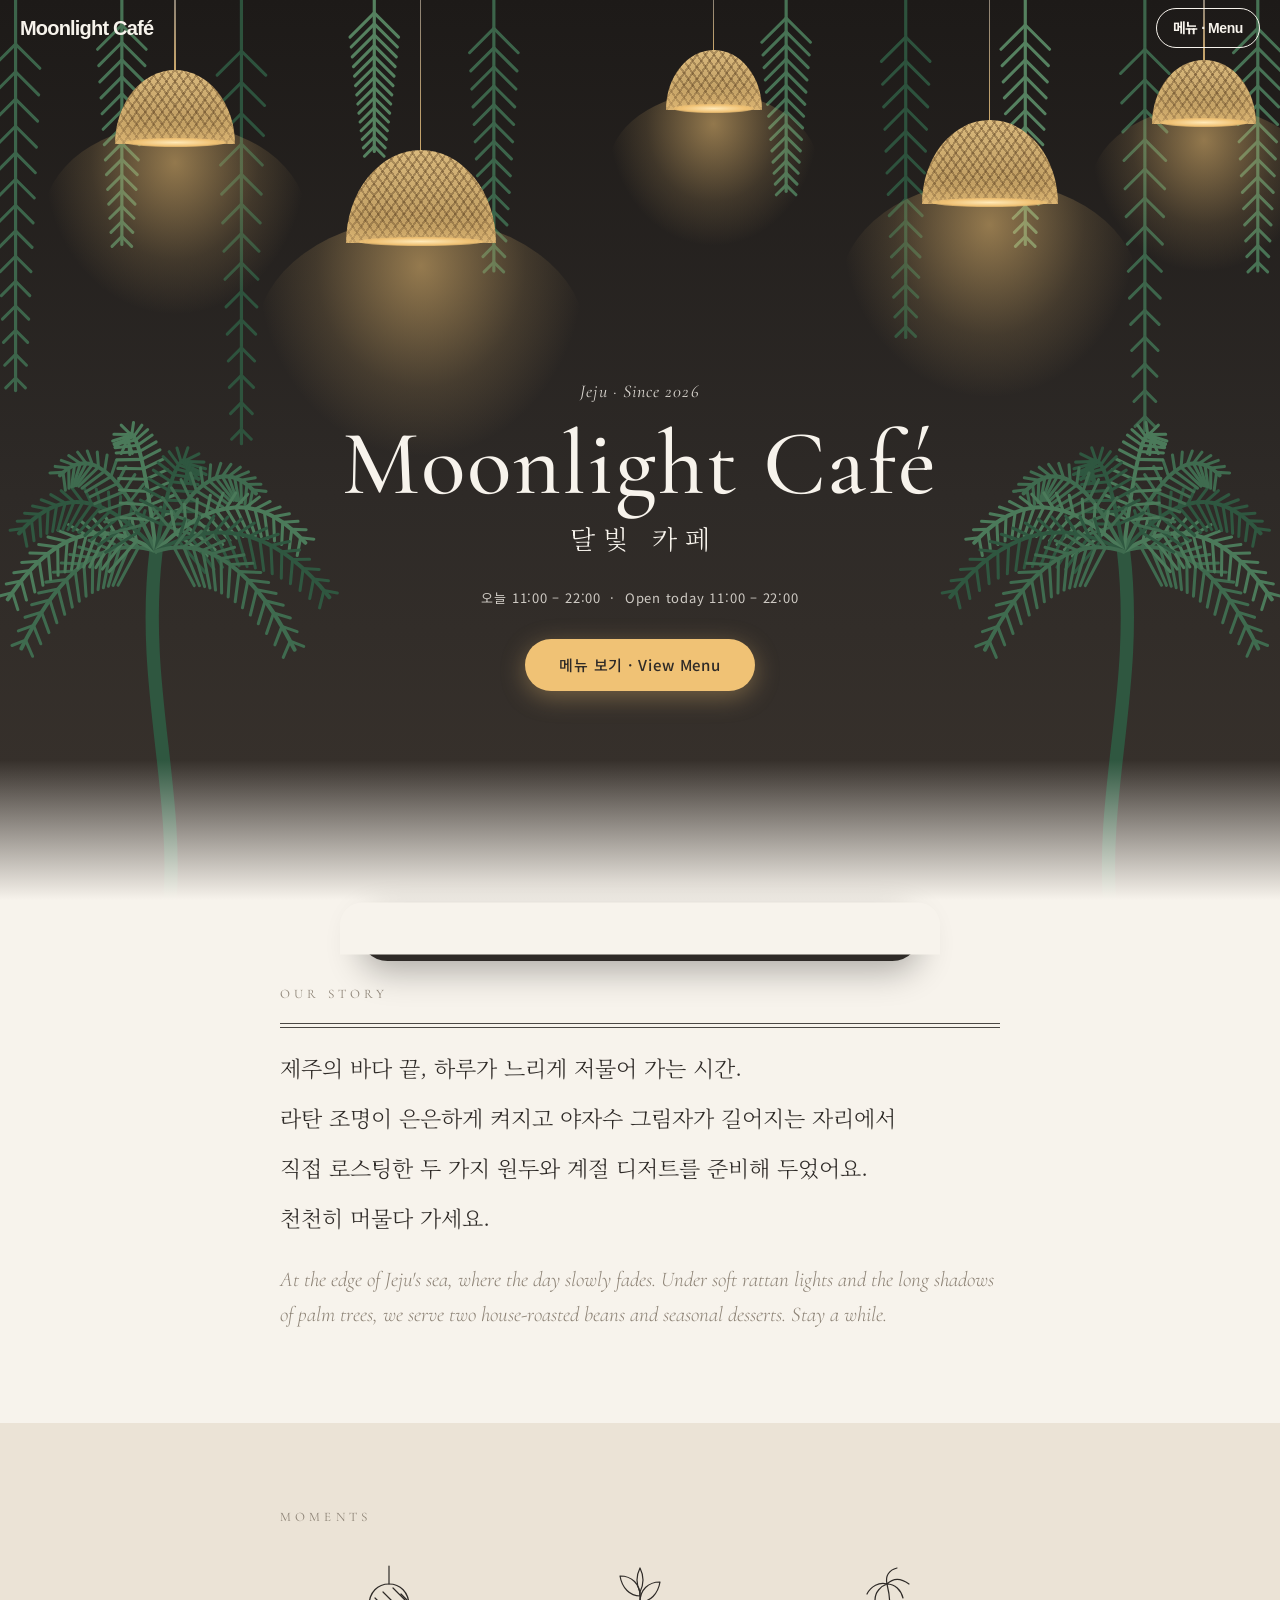
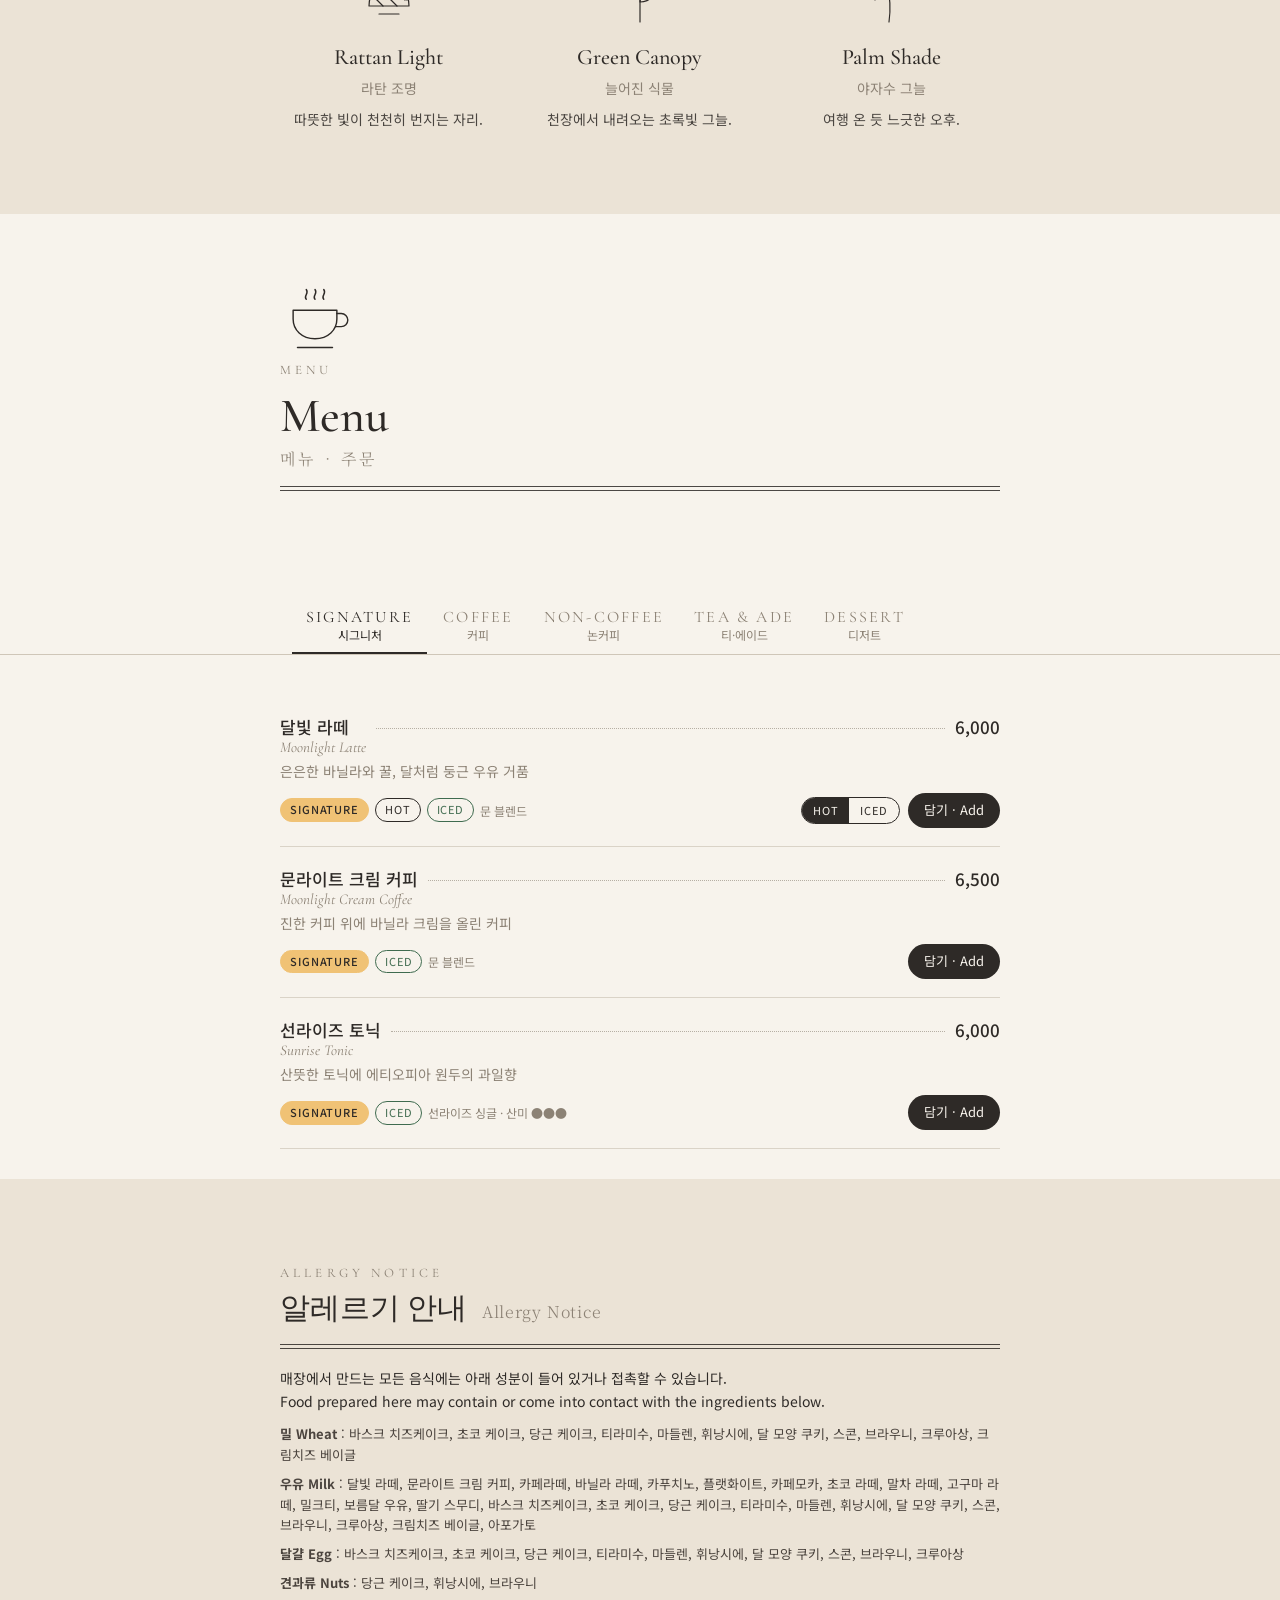
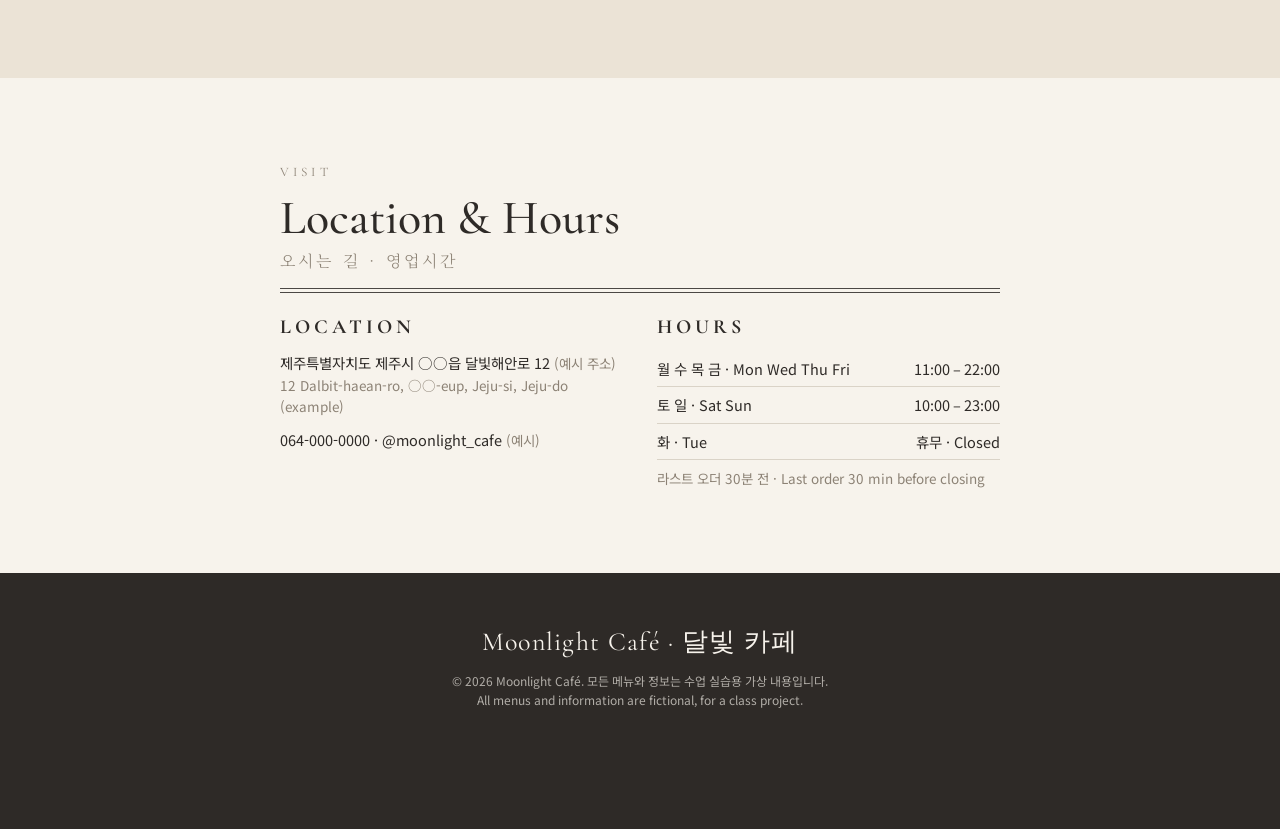
==== cafe/index.html @ 922cfcad "달빛 카페(Moonlight Café) 사이트 추가 cafe/ 폴더에 라탄 조명과 야자수 분위기의 메뉴판 사이트를 추가 - 히어로, 스토리, 분위기 장면, 메뉴 탭 5개(36개 메" ====
<!DOCTYPE html>
<html lang="ko">
<head>
<meta charset="utf-8">
<meta name="viewport" content="width=device-width, initial-scale=1">
<title>Moonlight Café · 달빛 카페</title>
<link rel="preconnect" href="https://fonts.googleapis.com">
<link rel="preconnect" href="https://fonts.gstatic.com" crossorigin>
<link href="https://fonts.googleapis.com/css2?family=Cormorant+Garamond:ital,wght@0,400;0,500;0,600;1,400&family=Noto+Sans+KR:wght@300;400;500;700&family=Noto+Serif+KR:wght@300;400;600&display=swap" rel="stylesheet">
<link rel="stylesheet" href="style.css">
</head>
<body>
<script>document.documentElement.classList.add('js')</script>

<header class="header" id="header">
  <div class="brand">Moonlight Café</div>
  <button class="menu-btn" data-go="menu">메뉴 · Menu</button>
</header>

<!-- ================= HERO ================= -->
<div class="hero" id="top">
  <svg class="plants" id="plants" viewBox="0 0 1000 420" preserveAspectRatio="xMidYMin slice" aria-hidden="true"></svg>
  <svg class="palm left" id="palmL" viewBox="0 0 300 420" preserveAspectRatio="xMinYMax meet" aria-hidden="true"></svg>
  <svg class="palm right" id="palmR" viewBox="0 0 300 420" preserveAspectRatio="xMinYMax meet" aria-hidden="true"></svg>

  <div class="lamp" style="--x:9%;--cord:70px;--w:clamp(64px,15vw,120px);--dur:6.5s;--delay:-1s"><div class="cord"></div><div class="shade"></div><div class="glow"></div></div>
  <div class="lamp" style="--x:27%;--cord:150px;--w:clamp(80px,19vw,150px);--dur:7.5s;--delay:-3s"><div class="cord"></div><div class="shade"></div><div class="glow"></div></div>
  <div class="lamp" style="--x:52%;--cord:50px;--w:clamp(56px,12vw,96px);--dur:6s;--delay:-2s"><div class="cord"></div><div class="shade"></div><div class="glow"></div></div>
  <div class="lamp" style="--x:72%;--cord:120px;--w:clamp(76px,17vw,136px);--dur:8s;--delay:-4s"><div class="cord"></div><div class="shade"></div><div class="glow"></div></div>
  <div class="lamp" style="--x:90%;--cord:60px;--w:clamp(60px,13vw,104px);--dur:7s;--delay:-.5s"><div class="cord"></div><div class="shade"></div><div class="glow"></div></div>

  <div class="hero-content">
    <div class="eyebrow">Jeju · Since 2026</div>
    <h1>Moonlight Café</h1>
    <div class="ko-name">달빛 카페</div>
    <div class="hours">오늘 11:00 – 22:00 &nbsp;·&nbsp; Open today 11:00 – 22:00</div>
    <button class="cta" data-go="menu">메뉴 보기 · View Menu</button>
  </div>
</div>

<!-- ================= STORY ================= -->
<section class="story">
  <div class="wrap reveal">
    <div class="kicker">Our Story</div>
    <hr class="double-rule">
    <p>제주의 바다 끝, 하루가 느리게 저물어 가는 시간.</p>
    <p>라탄 조명이 은은하게 켜지고 야자수 그림자가 길어지는 자리에서</p>
    <p>직접 로스팅한 두 가지 원두와 계절 디저트를 준비해 두었어요.</p>
    <p>천천히 머물다 가세요.</p>
    <p class="en">At the edge of Jeju's sea, where the day slowly fades. Under soft rattan lights and the long shadows of palm trees, we serve two house-roasted beans and seasonal desserts. Stay a while.</p>
  </div>
</section>

<!-- ================= MOMENTS ================= -->
<section class="moments">
  <div class="wrap">
    <div class="kicker reveal">Moments</div>
    <div class="moment-grid">
      <div class="moment reveal">
        <svg viewBox="0 0 64 64"><path d="M32 4v18"/><path d="M12 44c0-14 9-22 20-22s20 8 20 22z"/><path d="M18 36l8 8M26 30l14 14M36 26l12 12M44 32l6 6"/><path d="M22 52h20"/></svg>
        <h3>Rattan Light</h3><div class="ko">라탄 조명</div>
        <p>따뜻한 빛이 천천히 번지는 자리.</p>
      </div>
      <div class="moment reveal">
        <svg viewBox="0 0 64 64"><path d="M32 60V30"/><path d="M32 34C22 34 14 26 12 14c12 0 20 8 20 20z"/><path d="M32 40C42 40 50 32 52 20c-12 0-20 8-20 20z"/><path d="M32 30C28 22 28 14 32 6c4 8 4 16 0 24z"/></svg>
        <h3>Green Canopy</h3><div class="ko">늘어진 식물</div>
        <p>천장에서 내려오는 초록빛 그늘.</p>
      </div>
      <div class="moment reveal">
        <svg viewBox="0 0 64 64"><path d="M30 60c2-14 1-26-2-38"/><path d="M28 22c-8-2-16 2-20 10M28 22c-2-8 2-14 10-16M28 22c6-6 14-6 22 0M28 22c8 0 14 6 16 14M28 22c-6 2-12 8-12 16"/></svg>
        <h3>Palm Shade</h3><div class="ko">야자수 그늘</div>
        <p>여행 온 듯 느긋한 오후.</p>
      </div>
    </div>
  </div>
</section>

<!-- ================= MENU ================= -->
<section class="menu-sec" id="menu">
  <div class="wrap">
    <svg class="logo-cup" viewBox="0 0 64 64" aria-hidden="true"><path d="M24 14c-3-3 3-5 0-9M32 14c-3-3 3-5 0-9M40 14c-3-3 3-5 0-9"/><path d="M12 24h40v8c0 10-8 18-20 18S12 42 12 32z"/><path d="M52 27h4a5 5 0 0 1 0 12h-5"/><path d="M16 58h32"/></svg>
    <div class="kicker">Menu</div>
    <h2 class="h2">Menu <small>메뉴 · 주문</small></h2>
    <hr class="double-rule">
  </div>
</section>
<nav class="tabs" id="tabs"><div class="wrap" id="tabWrap"></div></nav>
<div class="menu-body"><div class="wrap" id="menuList"></div></div>

<!-- ================= ALLERGY ================= -->
<section class="allergy">
  <div class="wrap reveal">
    <div class="kicker">Allergy Notice</div>
    <h2 class="h2" style="font-size:30px">알레르기 안내 <small style="display:inline;margin-left:8px;letter-spacing:.04em">Allergy Notice</small></h2>
    <hr class="double-rule">
    <p>매장에서 만드는 모든 음식에는 아래 성분이 들어 있거나 접촉할 수 있습니다.<br>Food prepared here may contain or come into contact with the ingredients below.</p>
    <dl id="allergyList"></dl>
  </div>
</section>

<!-- ================= INFO ================= -->
<section>
  <div class="wrap reveal">
    <div class="kicker">Visit</div>
    <h2 class="h2">Location & Hours <small>오시는 길 · 영업시간</small></h2>
    <hr class="double-rule">
    <div class="info-grid">
      <div class="info">
        <h3>Location</h3>
        <p>제주특별자치도 제주시 ○○읍 달빛해안로 12 <span class="en">(예시 주소)</span></p>
        <p class="en">12 Dalbit-haean-ro, ○○-eup, Jeju-si, Jeju-do (example)</p>
        <p style="margin-top:10px">064-000-0000 · @moonlight_cafe <span class="en">(예시)</span></p>
      </div>
      <div class="info">
        <h3>Hours</h3>
        <table>
          <tr><td>월 수 목 금 · Mon Wed Thu Fri</td><td>11:00 – 22:00</td></tr>
          <tr><td>토 일 · Sat Sun</td><td>10:00 – 23:00</td></tr>
          <tr><td>화 · Tue</td><td>휴무 · Closed</td></tr>
        </table>
        <p class="en" style="margin-top:8px">라스트 오더 30분 전 · Last order 30 min before closing</p>
      </div>
    </div>
  </div>
</section>

<footer>
  <div class="brand">Moonlight Café · 달빛 카페</div>
  <p>© 2026 Moonlight Café. 모든 메뉴와 정보는 수업 실습용 가상 내용입니다.<br>All menus and information are fictional, for a class project.</p>
</footer>

<!-- ================= CART ================= -->
<div class="cartbar" id="cartbar" role="button" tabindex="0" aria-label="주문 보기">
  <span><span class="count" id="cartCount">0</span><span class="view">주문 보기 · View order</span></span>
  <span class="total" id="cartTotal">0</span>
</div>
<div class="overlay" id="overlay"></div>
<div class="sheet" id="sheet" role="dialog" aria-modal="true" aria-label="주문 요약"></div>

<script src="menu.js"></script>
<script src="script.js"></script>
</body>
</html>
---- cafe/style.css ----
:root{
  --ivory:#F7F3EC; --sand:#EBE3D6; --warm-gray:#CFC6B8; --taupe:#8C8275;
  --charcoal:#2E2A27; --rattan:#C9A66B; --amber:#F0C275; --palm:#3F6B4F;
  --serif-ko:'Noto Serif KR',serif; --serif-en:'Cormorant Garamond',serif; --sans:'Noto Sans KR',sans-serif;
  --header-h:56px;
}
*{box-sizing:border-box;margin:0;padding:0}
html{scroll-behavior:smooth}
body{background:var(--ivory);color:var(--charcoal);font-family:var(--sans);font-size:16px;line-height:1.6;-webkit-font-smoothing:antialiased}
button{font:inherit;color:inherit;background:none;border:0;cursor:pointer}
img,svg{display:block}

/* ---------- header ---------- */
.header{position:fixed;inset:0 0 auto 0;height:var(--header-h);z-index:50;display:flex;align-items:center;justify-content:space-between;padding:0 20px;color:var(--ivory);transition:background .4s,color .4s,box-shadow .4s}
.header .brand{font-family:Helvetica,'Helvetica Neue',Arial,'Noto Sans KR',sans-serif;font-weight:700;font-size:20px;letter-spacing:-.04em}
.header .menu-btn{font-family:Helvetica,'Helvetica Neue',Arial,'Noto Sans KR',sans-serif;font-weight:700;font-size:14px;letter-spacing:-.03em;padding:8px 16px;border:1px solid currentColor;border-radius:999px;transition:background .3s,color .3s}
.header .menu-btn:hover{background:var(--ivory);color:var(--charcoal)}
.header.scrolled{background:rgba(247,243,236,.94);color:var(--charcoal);box-shadow:0 1px 0 var(--warm-gray);backdrop-filter:blur(6px)}
.header.scrolled .menu-btn:hover{background:var(--charcoal);color:var(--ivory)}

/* ---------- hero ---------- */
.hero{position:relative;min-height:100vh;min-height:100svh;overflow:hidden;display:flex;flex-direction:column;align-items:center;justify-content:center;text-align:center;padding:clamp(200px,32vh,300px) 24px 120px;color:var(--ivory);background:linear-gradient(180deg,#1d1a18 0%,#2E2A27 55%,#3a332d 100%);transition:background .6s,color .6s}
.hero::after{content:"";position:absolute;left:0;right:0;bottom:0;height:140px;background:linear-gradient(180deg,rgba(247,243,236,0),var(--ivory));z-index:4;pointer-events:none}
.plants,.palm{position:absolute;pointer-events:none}
.plants{top:0;left:0;width:100%;height:62%;z-index:1}
.palm{bottom:-10px;height:62%;z-index:2;max-width:46vw}
.palm.left{left:-30px}
.palm.right{right:-30px;transform:scaleX(-1)}
.sway{transform-box:fill-box;transform-origin:50% 0;animation:sway 7s ease-in-out infinite alternate}
.palm .sway{transform-origin:50% 100%;animation-duration:9s}
@keyframes sway{from{transform:rotate(-1.6deg)}to{transform:rotate(1.6deg)}}

.lamp{position:absolute;top:0;left:var(--x);z-index:3;display:flex;flex-direction:column;align-items:center;transform-origin:50% 0;animation:lampSway var(--dur) ease-in-out var(--delay) infinite alternate}
.lamp .cord{width:1.5px;height:var(--cord);background:linear-gradient(var(--taupe),var(--rattan))}
.lamp .shade{position:relative;width:var(--w);height:calc(var(--w) * .62);border-radius:50% 50% 0 0 / 100% 100% 0 0;background:
  repeating-linear-gradient(55deg,rgba(70,45,20,.32) 0 2px,transparent 2px 7px),
  repeating-linear-gradient(-55deg,rgba(70,45,20,.32) 0 2px,transparent 2px 7px),
  linear-gradient(180deg,#d8b87c,#b8955a);
  box-shadow:inset 0 -10px 18px rgba(255,214,140,.55)}
.lamp .shade::before{content:"";position:absolute;left:8%;right:8%;bottom:-3px;height:9px;border-radius:50%;background:radial-gradient(ellipse at center,#FFE9B8 0%,var(--amber) 55%,transparent 100%)}
.lamp .glow{position:absolute;top:calc(var(--cord) + var(--w) * .45);width:calc(var(--w) * 2.2);height:calc(var(--w) * 1.6);border-radius:50%;background:radial-gradient(ellipse at 50% 20%,rgba(240,194,117,.55),rgba(240,194,117,.14) 45%,transparent 70%);animation:breathe 5s ease-in-out var(--delay) infinite alternate;z-index:-1}
@keyframes lampSway{from{transform:rotate(-1.8deg)}to{transform:rotate(1.8deg)}}
@keyframes breathe{from{opacity:.65}to{opacity:1}}

.hero-content{position:relative;z-index:5}
.hero .eyebrow{font-family:var(--serif-en);font-style:italic;font-size:18px;opacity:.85;letter-spacing:.06em}
.hero h1{font-family:var(--serif-en);font-weight:500;font-size:clamp(46px,12vw,92px);line-height:1.05;letter-spacing:.02em;margin:10px 0 4px}
.hero .ko-name{font-family:var(--serif-ko);font-weight:300;font-size:clamp(18px,4.4vw,26px);letter-spacing:.3em;text-indent:.3em}
.hero .hours{margin-top:30px;font-size:13px;letter-spacing:.06em;opacity:.8}
.cta{display:inline-block;margin-top:30px;padding:14px 34px;border-radius:999px;background:var(--amber);color:var(--charcoal);font-weight:500;letter-spacing:.06em;font-size:15px;transition:transform .25s,box-shadow .25s;box-shadow:0 6px 24px rgba(240,194,117,.35)}
.cta:hover{transform:translateY(-2px);box-shadow:0 10px 30px rgba(240,194,117,.5)}

/* ---------- common sections ---------- */
section{padding:84px 24px}
.wrap{max-width:720px;margin:0 auto}
.kicker{font-family:var(--serif-en);font-size:13px;letter-spacing:.32em;text-transform:uppercase;color:var(--taupe)}
.h2{font-family:var(--serif-en);font-weight:500;font-size:clamp(34px,8vw,48px);line-height:1.15;margin:8px 0 6px}
.h2 small{display:block;font-family:var(--serif-ko);font-weight:300;font-size:16px;letter-spacing:.2em;color:var(--taupe);margin-top:6px}
.double-rule{border:0;height:5px;border-top:1px solid var(--charcoal);border-bottom:1px solid var(--charcoal);margin:18px 0;opacity:.85}
.js .reveal{opacity:0;transform:translateY(16px);transition:opacity .9s ease,transform .9s ease}
.js .reveal.in{opacity:1;transform:none}

/* story */
.story p{font-family:var(--serif-ko);font-weight:300;font-size:clamp(18px,4.6vw,22px);line-height:2;margin-bottom:6px}
.story p.en{font-family:var(--serif-en);font-style:italic;font-size:clamp(18px,4.4vw,21px);line-height:1.7;color:var(--taupe);margin-top:22px}

/* moments */
.moments{background:var(--sand)}
.moment-grid{display:grid;gap:34px;margin-top:34px}
@media(min-width:720px){.moment-grid{grid-template-columns:repeat(3,1fr)}}
.moment{text-align:center}
.moment svg{margin:0 auto 14px;width:64px;height:64px;stroke:var(--charcoal);fill:none;stroke-width:1.2;stroke-linecap:round;stroke-linejoin:round}
.moment h3{font-family:var(--serif-en);font-size:22px;font-weight:500}
.moment .ko{font-size:14px;color:var(--taupe);margin-top:2px}
.moment p{font-size:14px;margin-top:8px;color:var(--charcoal);opacity:.85}

/* ---------- menu ---------- */
.menu-sec{padding-top:70px}
.logo-cup{width:70px;height:70px;margin:0 0 6px;stroke:var(--charcoal);fill:none;stroke-width:1.3;stroke-linecap:round;stroke-linejoin:round}
.tabs{position:sticky;top:var(--header-h);z-index:30;background:rgba(247,243,236,.96);backdrop-filter:blur(6px);border-bottom:1px solid var(--warm-gray)}
.tabs .wrap{display:flex;gap:2px;overflow-x:auto;scrollbar-width:none;padding:0 12px}
.tabs .wrap::-webkit-scrollbar{display:none}
.tab{flex:0 0 auto;padding:14px 14px 10px;text-align:center;line-height:1.25;border-bottom:2px solid transparent;color:var(--taupe);transition:color .25s,border-color .25s}
.tab .en{display:block;font-family:var(--serif-en);font-size:16px;letter-spacing:.14em;text-transform:uppercase}
.tab .ko{display:block;font-size:12px}
.tab.active{color:var(--charcoal);border-bottom-color:var(--charcoal)}
.menu-body{padding:40px 24px 30px}
.menu-list{animation:fadeIn .5s ease}
@keyframes fadeIn{from{opacity:0;transform:translateY(8px)}to{opacity:1;transform:none}}
.sub-title{display:flex;align-items:baseline;gap:10px;margin:36px 0 4px;font-family:var(--serif-en);font-size:20px;letter-spacing:.2em;text-transform:uppercase}
.sub-title:first-child{margin-top:0}
.sub-title .ko{font-family:var(--sans);font-size:13px;letter-spacing:.04em;text-transform:none;color:var(--taupe)}
.beans{display:grid;gap:12px;margin-bottom:10px}
@media(min-width:560px){.beans{grid-template-columns:1fr 1fr}}
.bean{background:var(--sand);border-radius:10px;padding:14px 16px}
.bean b{font-family:var(--serif-en);font-size:19px;font-weight:600;letter-spacing:.03em}
.bean .dots{float:right;letter-spacing:.2em;color:var(--charcoal)}
.bean p{font-size:13px;color:var(--taupe);margin-top:2px}

.item{padding:18px 0;border-bottom:1px solid rgba(207,198,184,.7)}
.item .row{display:flex;align-items:baseline;gap:10px}
.item h4{font-size:17px;font-weight:500;line-height:1.3}
.item .en{display:block;font-family:var(--serif-en);font-style:italic;font-size:15px;color:var(--taupe);line-height:1.2}
.item .leader{flex:1;border-bottom:1px dotted var(--taupe);transform:translateY(-5px);min-width:16px;opacity:.6}
.item .price{font-weight:500;font-variant-numeric:tabular-nums;font-size:17px}
.item .desc{font-size:14px;color:var(--taupe);margin-top:4px}
.item .foot{display:flex;align-items:center;justify-content:space-between;gap:10px;margin-top:10px;flex-wrap:wrap}
.badges{display:flex;gap:6px;align-items:center;flex-wrap:wrap}
.badge{font-size:11px;letter-spacing:.08em;padding:2px 9px;border-radius:999px;border:1px solid var(--charcoal);line-height:1.6}
.badge.sig{background:var(--amber);border-color:var(--amber);font-weight:500}
.badge.iced{border-color:var(--palm);color:var(--palm)}
.beaninfo{font-size:12px;color:var(--taupe)}
.actions{display:flex;align-items:center;gap:8px;margin-left:auto}
.seg{display:inline-flex;border:1px solid var(--charcoal);border-radius:999px;overflow:hidden}
.seg button{font-size:11px;letter-spacing:.08em;padding:5px 11px;line-height:1.4;transition:background .2s,color .2s}
.seg button.on{background:var(--charcoal);color:var(--ivory)}
.add{font-size:13px;padding:7px 16px;border-radius:999px;background:var(--charcoal);color:var(--ivory);transition:transform .15s,background .2s}
.add:active{transform:scale(.94)}
.add:hover{background:#463f3a}

.allergy{background:var(--sand)}
.allergy p{font-size:14px;margin-bottom:12px}
.allergy dl{display:grid;gap:8px;font-size:13px;color:#4b443e}
.allergy dt{font-weight:700;display:inline}
.allergy dd{display:inline}

.info-grid{display:grid;gap:34px}
@media(min-width:720px){.info-grid{grid-template-columns:1fr 1fr}}
.info h3{font-family:var(--serif-en);font-size:20px;letter-spacing:.2em;text-transform:uppercase;margin-bottom:8px}
.info p,.info td{font-size:14.5px}
.info .en{color:var(--taupe);font-size:13.5px}
.info table{border-collapse:collapse;width:100%}
.info td{padding:6px 0;border-bottom:1px solid rgba(207,198,184,.7);vertical-align:top}
.info td:last-child{text-align:right;font-variant-numeric:tabular-nums}

footer{background:var(--charcoal);color:var(--ivory);text-align:center;padding:48px 24px 120px}
footer .brand{font-family:var(--serif-en);font-size:26px;letter-spacing:.05em}
footer p{font-size:12px;opacity:.65;margin-top:8px}

/* ---------- cart ---------- */
.cartbar{position:fixed;left:50%;bottom:16px;z-index:60;width:min(92vw,560px);transform:translate(-50%,140%);transition:transform .45s cubic-bezier(.2,.8,.2,1);display:flex;align-items:center;justify-content:space-between;gap:12px;padding:14px 18px 14px 22px;border-radius:999px;background:var(--charcoal);color:var(--ivory);box-shadow:0 10px 34px rgba(0,0,0,.3)}
.cartbar.show{transform:translate(-50%,0)}
.cartbar .count{display:inline-block;min-width:26px;height:26px;line-height:26px;text-align:center;border-radius:50%;background:var(--amber);color:var(--charcoal);font-weight:700;font-size:13px;margin-right:10px}
.cartbar .count.bump{animation:bump .4s ease}
@keyframes bump{40%{transform:scale(1.4)}}
.cartbar .total{font-weight:500;font-variant-numeric:tabular-nums}
.cartbar .view{font-size:14px;letter-spacing:.04em;opacity:.95}

.overlay{position:fixed;inset:0;z-index:80;background:rgba(30,26,24,.5);opacity:0;pointer-events:none;transition:opacity .35s}
.overlay.open{opacity:1;pointer-events:auto}
.sheet{position:fixed;left:50%;bottom:0;z-index:90;width:min(100vw,600px);max-height:88vh;overflow:auto;background:var(--ivory);border-radius:22px 22px 0 0;padding:24px 22px 28px;transform:translate(-50%,105%);transition:transform .45s cubic-bezier(.2,.8,.2,1)}
.sheet.open{transform:translate(-50%,0)}
.sheet h3{font-family:var(--serif-en);font-size:26px;font-weight:500;display:flex;justify-content:space-between;align-items:baseline}
.sheet h3 small{font-family:var(--sans);font-size:13px;color:var(--taupe);font-weight:400}
.close{font-size:22px;line-height:1;padding:4px 8px;color:var(--taupe)}
.line{display:grid;grid-template-columns:1fr auto;gap:4px 12px;padding:14px 0;border-bottom:1px solid var(--warm-gray)}
.line .nm{font-weight:500}
.line .nm small{display:block;color:var(--taupe);font-family:var(--serif-en);font-style:italic;font-size:14px}
.line .lt{font-variant-numeric:tabular-nums;text-align:right}
.qty{display:inline-flex;align-items:center;gap:10px;grid-column:1}
.qty button{width:28px;height:28px;border:1px solid var(--charcoal);border-radius:50%;line-height:1}
.qty span{min-width:18px;text-align:center}
.rm{grid-column:2;justify-self:end;font-size:12px;color:var(--taupe);text-decoration:underline}
.sum{display:flex;justify-content:space-between;font-size:19px;font-weight:500;padding:18px 0 6px}
.table-field{display:flex;align-items:center;gap:12px;margin:10px 0 4px}
.table-field label{font-size:14px}
.table-field input{flex:1;min-width:0;padding:10px 14px;border:1px solid var(--charcoal);border-radius:10px;background:#fff;font:inherit}
.hint{color:#a4472f;font-size:12.5px;min-height:18px;margin-top:4px}
.primary{width:100%;padding:15px;border-radius:999px;background:var(--charcoal);color:var(--ivory);font-size:16px;letter-spacing:.05em;margin-top:8px}
.demo-note{font-size:12px;color:var(--taupe);text-align:center;margin-top:12px}
.empty{padding:30px 0;text-align:center;color:var(--taupe)}
.confirm .big{font-family:var(--serif-en);font-size:30px;margin:6px 0}
.confirm .tbl{display:inline-block;margin:8px 0 14px;padding:4px 14px;border-radius:999px;background:var(--amber);font-weight:500}
.confirm ul{list-style:none;margin-bottom:6px}
.confirm li{display:flex;justify-content:space-between;padding:8px 0;border-bottom:1px dotted var(--taupe)}
.show-staff{margin-top:14px;padding:12px;border-radius:12px;background:var(--sand);font-size:14px;text-align:center}

@media (prefers-reduced-motion:reduce){
  *,*::before,*::after{animation:none!important;transition:none!important;scroll-behavior:auto!important}
  .js .reveal{opacity:1;transform:none}
}
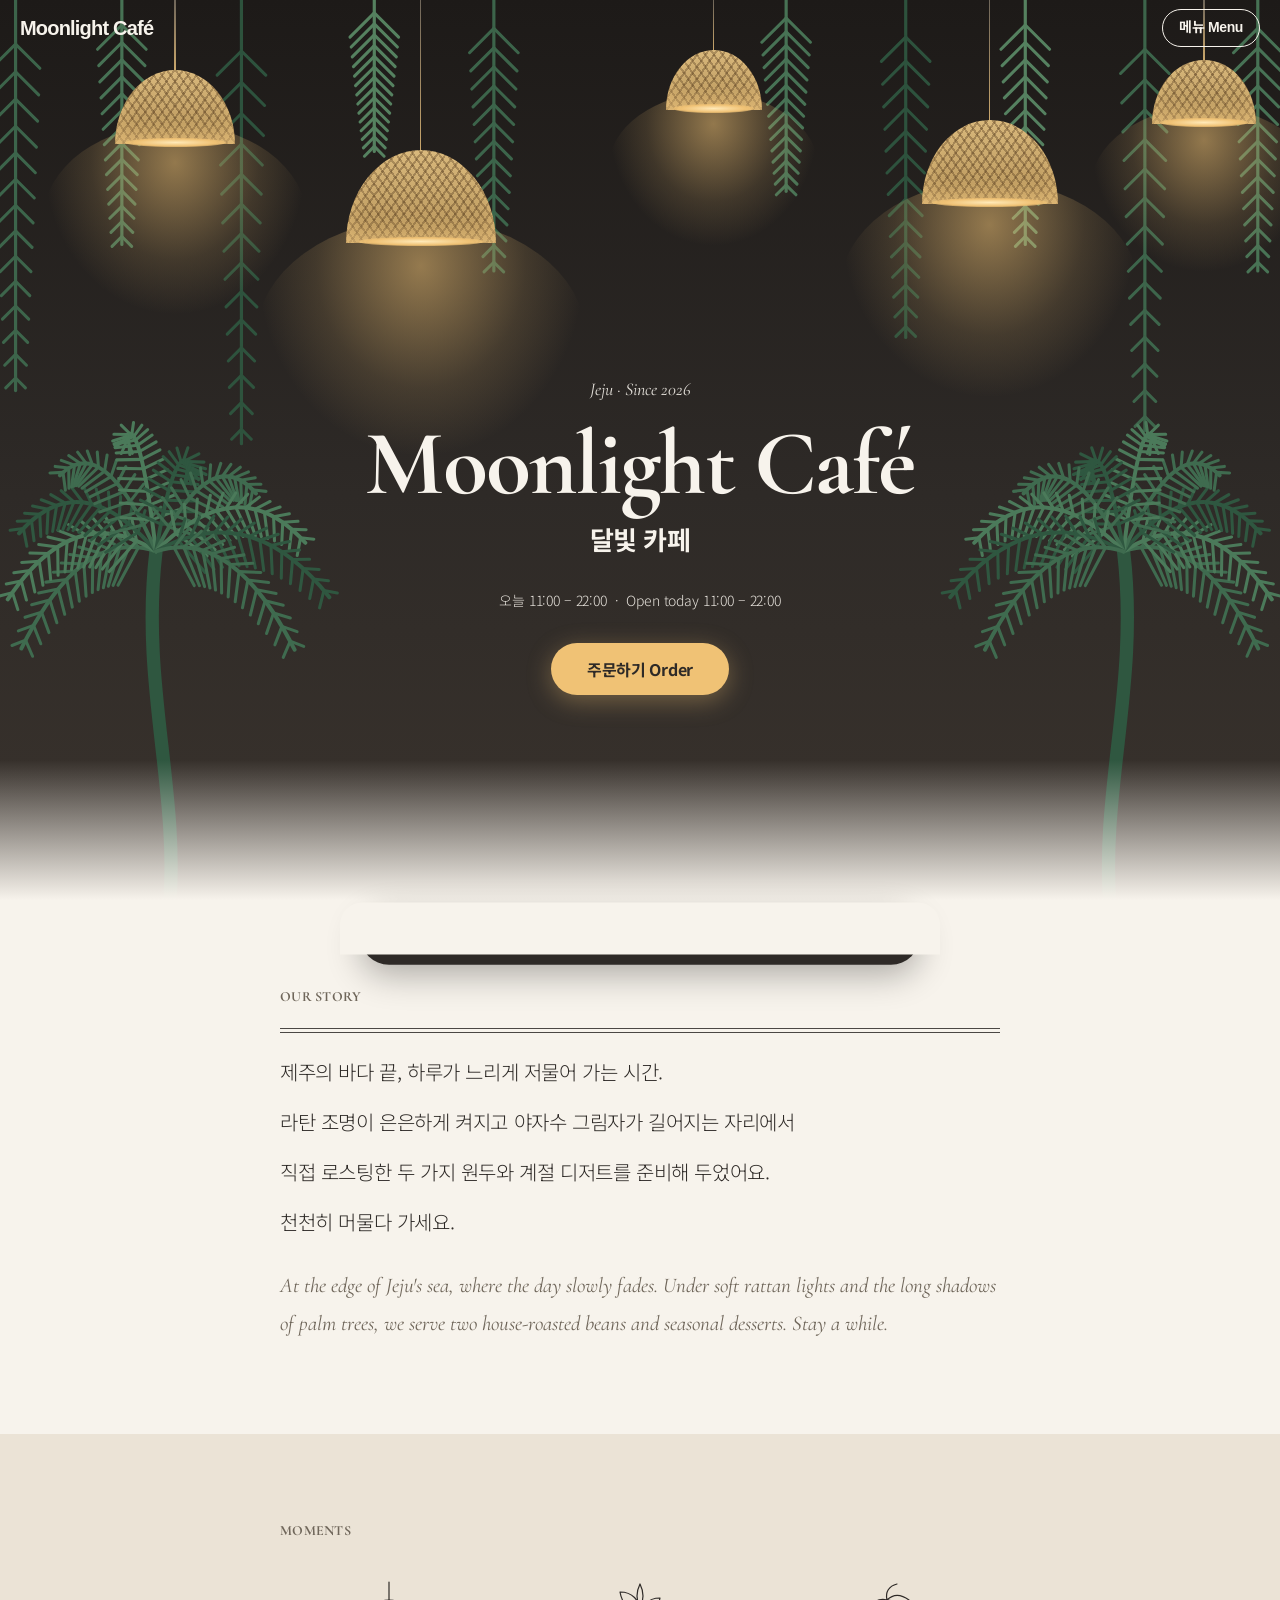
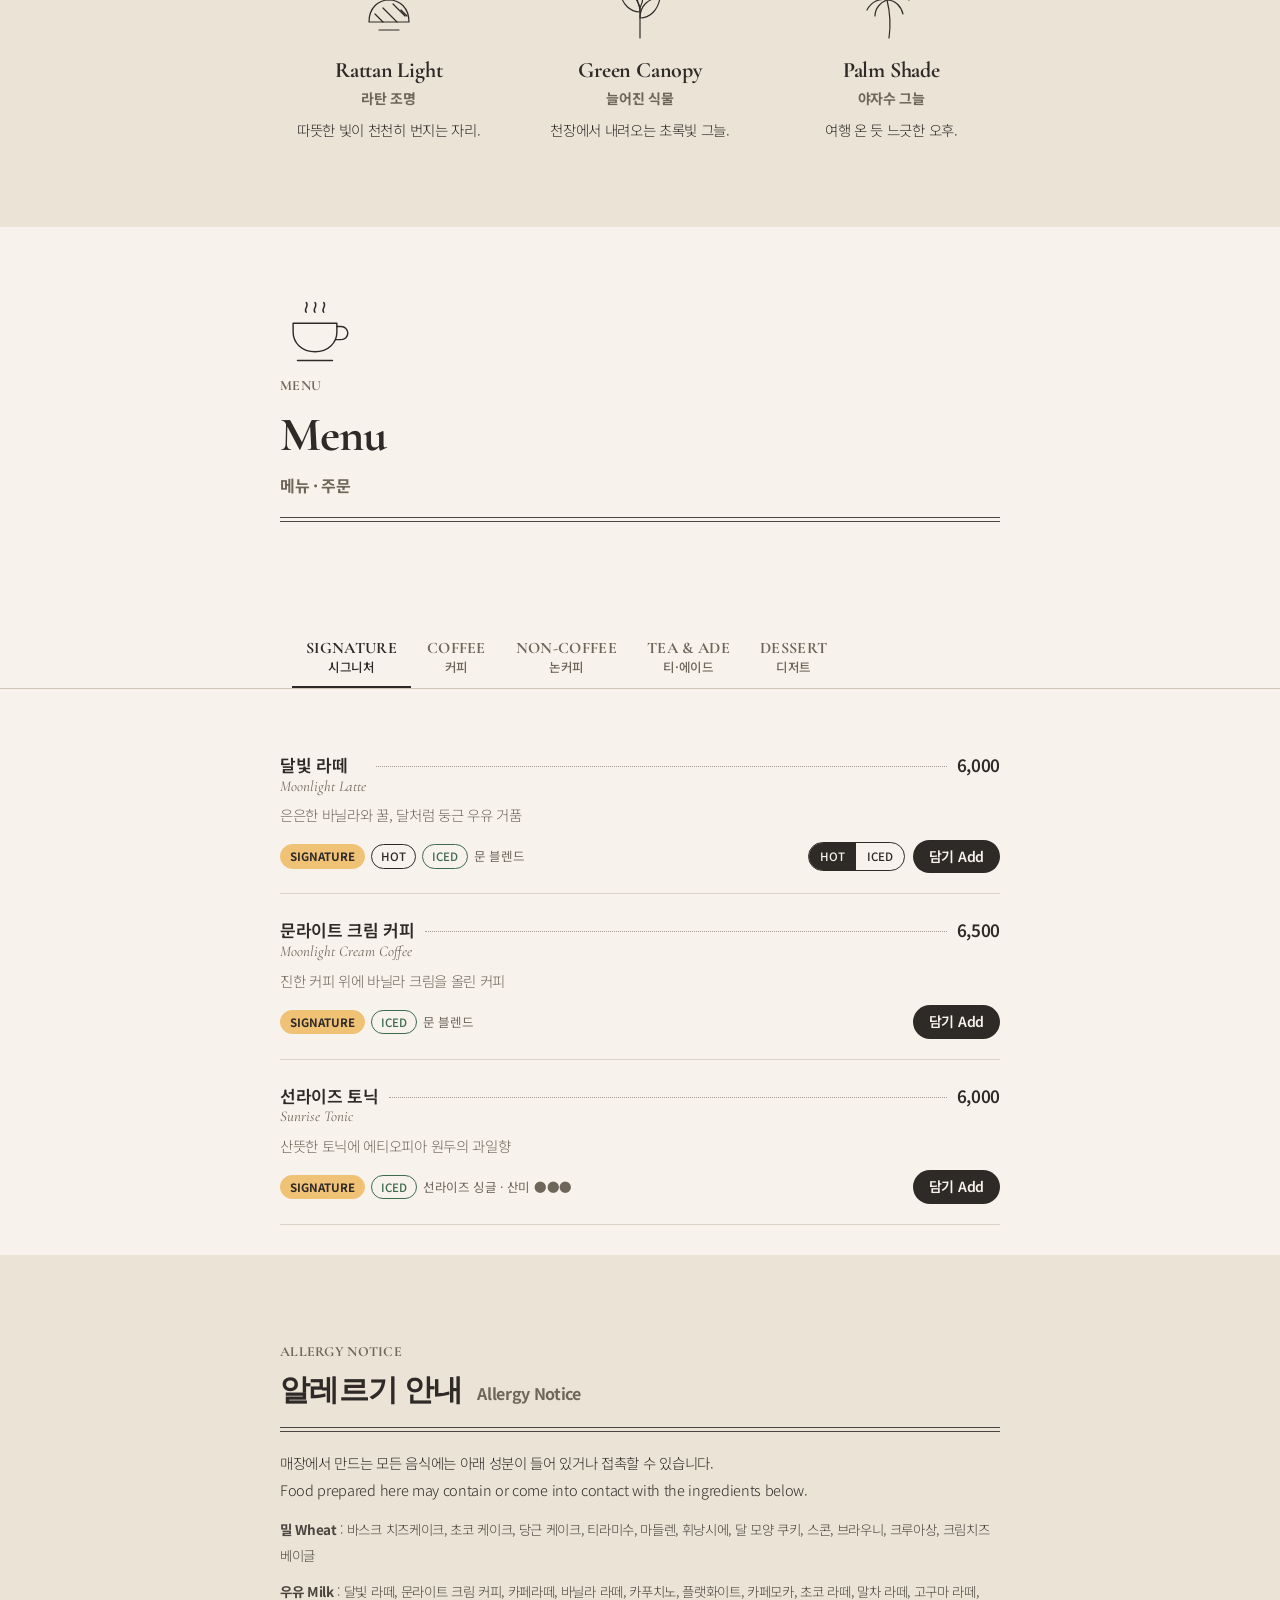
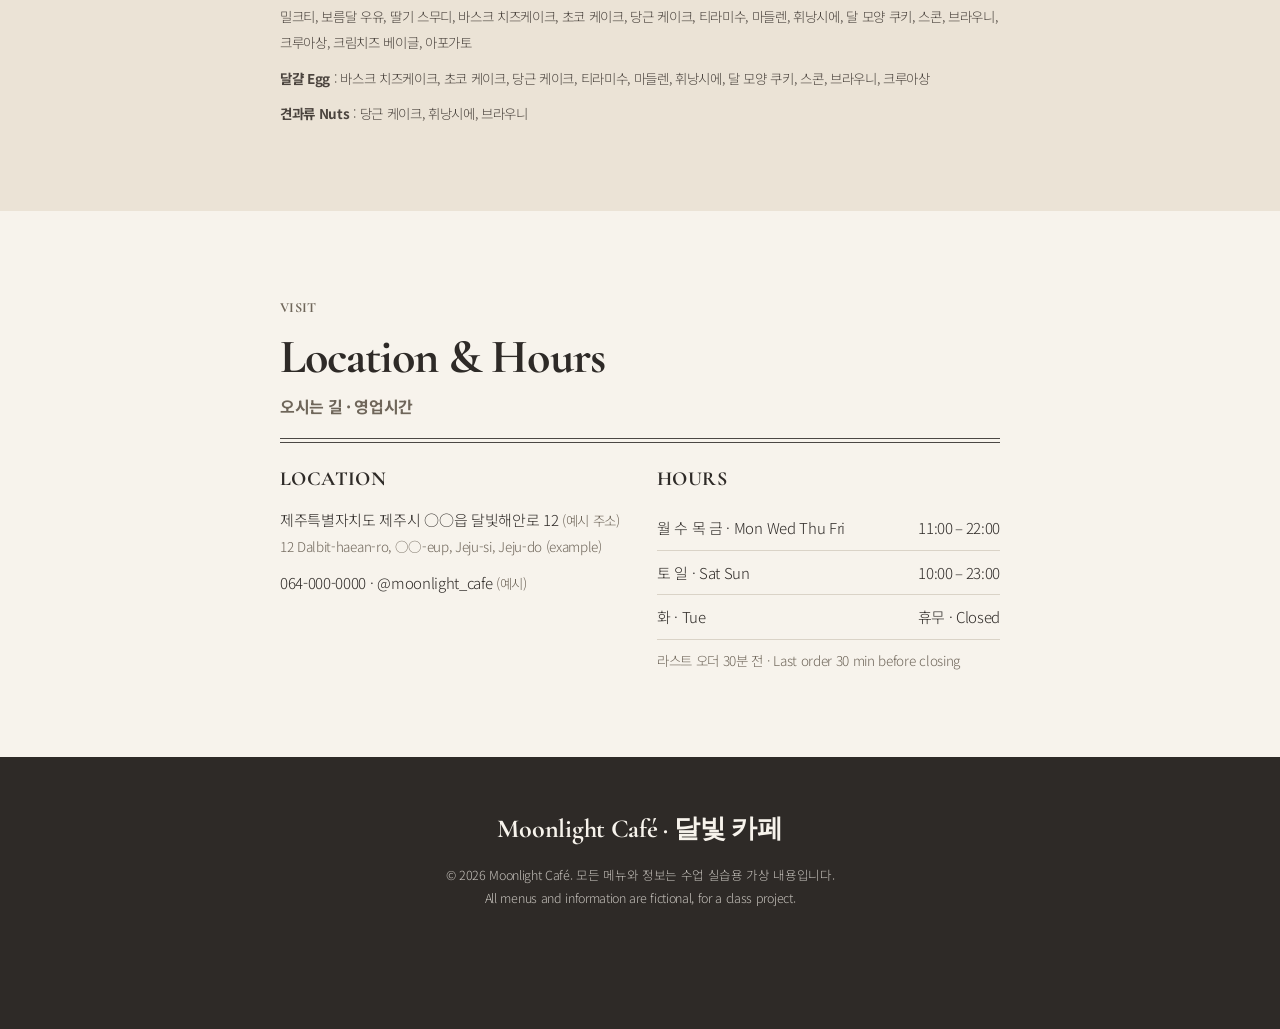
==== commit 8dffe4bc: "가독성 개선: 한글 Noto Sans KR, 자간 축소·행간 확대, 제목 굵게·본문 얇게, 버튼 문구 간결화 - 한글 서체를 Noto Sans KR로 통일 (Noto Serif K" ====
--- a/cafe/index.html
+++ b/cafe/index.html
@@ -6,7 +6,7 @@
 <title>Moonlight Café · 달빛 카페</title>
 <link rel="preconnect" href="https://fonts.googleapis.com">
 <link rel="preconnect" href="https://fonts.gstatic.com" crossorigin>
-<link href="https://fonts.googleapis.com/css2?family=Cormorant+Garamond:ital,wght@0,400;0,500;0,600;1,400&family=Noto+Sans+KR:wght@300;400;500;700&family=Noto+Serif+KR:wght@300;400;600&display=swap" rel="stylesheet">
+<link href="https://fonts.googleapis.com/css2?family=Cormorant+Garamond:ital,wght@0,400;0,500;0,600;0,700;1,400&family=Noto+Sans+KR:wght@300;400;500;600;700&display=swap" rel="stylesheet">
 <link rel="stylesheet" href="style.css">
 </head>
 <body>
@@ -14,7 +14,7 @@
 
 <header class="header" id="header">
   <div class="brand">Moonlight Café</div>
-  <button class="menu-btn" data-go="menu">메뉴 · Menu</button>
+  <button class="menu-btn" data-go="menu">메뉴 Menu</button>
 </header>
 
 <!-- ================= HERO ================= -->
@@ -34,7 +34,7 @@
     <h1>Moonlight Café</h1>
     <div class="ko-name">달빛 카페</div>
     <div class="hours">오늘 11:00 – 22:00 &nbsp;·&nbsp; Open today 11:00 – 22:00</div>
-    <button class="cta" data-go="menu">메뉴 보기 · View Menu</button>
+    <button class="cta" data-go="menu">주문하기 Order</button>
   </div>
 </div>
 
@@ -91,7 +91,7 @@
 <section class="allergy">
   <div class="wrap reveal">
     <div class="kicker">Allergy Notice</div>
-    <h2 class="h2" style="font-size:30px">알레르기 안내 <small style="display:inline;margin-left:8px;letter-spacing:.04em">Allergy Notice</small></h2>
+    <h2 class="h2" style="font-size:30px">알레르기 안내 <small style="display:inline;margin-left:8px">Allergy Notice</small></h2>
     <hr class="double-rule">
     <p>매장에서 만드는 모든 음식에는 아래 성분이 들어 있거나 접촉할 수 있습니다.<br>Food prepared here may contain or come into contact with the ingredients below.</p>
     <dl id="allergyList"></dl>
@@ -131,7 +131,7 @@
 
 <!-- ================= CART ================= -->
 <div class="cartbar" id="cartbar" role="button" tabindex="0" aria-label="주문 보기">
-  <span><span class="count" id="cartCount">0</span><span class="view">주문 보기 · View order</span></span>
+  <span><span class="count" id="cartCount">0</span><span class="view">주문 확인 Review</span></span>
   <span class="total" id="cartTotal">0</span>
 </div>
 <div class="overlay" id="overlay"></div>
--- a/cafe/style.css
+++ b/cafe/style.css
@@ -1,19 +1,22 @@
 :root{
-  --ivory:#F7F3EC; --sand:#EBE3D6; --warm-gray:#CFC6B8; --taupe:#8C8275;
+  --ivory:#F7F3EC; --sand:#EBE3D6; --warm-gray:#CFC6B8; --taupe:#6F665A;
   --charcoal:#2E2A27; --rattan:#C9A66B; --amber:#F0C275; --palm:#3F6B4F;
-  --serif-ko:'Noto Serif KR',serif; --serif-en:'Cormorant Garamond',serif; --sans:'Noto Sans KR',sans-serif;
+  --serif-en:'Cormorant Garamond',serif; --sans:'Noto Sans KR',sans-serif;
+  --helv:Helvetica,'Helvetica Neue',Arial,'Noto Sans KR',sans-serif;
   --header-h:56px;
 }
 *{box-sizing:border-box;margin:0;padding:0}
 html{scroll-behavior:smooth}
-body{background:var(--ivory);color:var(--charcoal);font-family:var(--sans);font-size:16px;line-height:1.6;-webkit-font-smoothing:antialiased}
-button{font:inherit;color:inherit;background:none;border:0;cursor:pointer}
+/* 본문은 얇게(300), 자간은 좁게, 행간은 넓게 */
+body{background:var(--ivory);color:var(--charcoal);font-family:var(--sans);font-weight:300;font-size:16px;line-height:1.85;letter-spacing:-.02em;word-break:keep-all;-webkit-font-smoothing:antialiased}
+button,input{font:inherit;letter-spacing:inherit;color:inherit}
+button{background:none;border:0;cursor:pointer}
 img,svg{display:block}
 
 /* ---------- header ---------- */
 .header{position:fixed;inset:0 0 auto 0;height:var(--header-h);z-index:50;display:flex;align-items:center;justify-content:space-between;padding:0 20px;color:var(--ivory);transition:background .4s,color .4s,box-shadow .4s}
-.header .brand{font-family:Helvetica,'Helvetica Neue',Arial,'Noto Sans KR',sans-serif;font-weight:700;font-size:20px;letter-spacing:-.04em}
-.header .menu-btn{font-family:Helvetica,'Helvetica Neue',Arial,'Noto Sans KR',sans-serif;font-weight:700;font-size:14px;letter-spacing:-.03em;padding:8px 16px;border:1px solid currentColor;border-radius:999px;transition:background .3s,color .3s}
+.header .brand{font-family:var(--helv);font-weight:700;font-size:20px;letter-spacing:-.04em;line-height:1}
+.header .menu-btn{font-family:var(--helv);font-weight:700;font-size:14px;letter-spacing:-.03em;line-height:1.4;padding:8px 16px;border:1px solid currentColor;border-radius:999px;transition:background .3s,color .3s}
 .header .menu-btn:hover{background:var(--ivory);color:var(--charcoal)}
 .header.scrolled{background:rgba(247,243,236,.94);color:var(--charcoal);box-shadow:0 1px 0 var(--warm-gray);backdrop-filter:blur(6px)}
 .header.scrolled .menu-btn:hover{background:var(--charcoal);color:var(--ivory)}
@@ -43,26 +46,26 @@
 @keyframes breathe{from{opacity:.65}to{opacity:1}}
 
 .hero-content{position:relative;z-index:5}
-.hero .eyebrow{font-family:var(--serif-en);font-style:italic;font-size:18px;opacity:.85;letter-spacing:.06em}
-.hero h1{font-family:var(--serif-en);font-weight:500;font-size:clamp(46px,12vw,92px);line-height:1.05;letter-spacing:.02em;margin:10px 0 4px}
-.hero .ko-name{font-family:var(--serif-ko);font-weight:300;font-size:clamp(18px,4.4vw,26px);letter-spacing:.3em;text-indent:.3em}
-.hero .hours{margin-top:30px;font-size:13px;letter-spacing:.06em;opacity:.8}
-.cta{display:inline-block;margin-top:30px;padding:14px 34px;border-radius:999px;background:var(--amber);color:var(--charcoal);font-weight:500;letter-spacing:.06em;font-size:15px;transition:transform .25s,box-shadow .25s;box-shadow:0 6px 24px rgba(240,194,117,.35)}
+.hero .eyebrow{font-family:var(--serif-en);font-style:italic;font-weight:400;font-size:18px;opacity:.9;letter-spacing:0}
+.hero h1{font-family:var(--serif-en);font-weight:700;font-size:clamp(46px,12vw,92px);line-height:1.05;letter-spacing:-.02em;margin:10px 0 6px}
+.hero .ko-name{font-weight:700;font-size:clamp(18px,4.4vw,26px);line-height:1.5;letter-spacing:-.02em}
+.hero .hours{margin-top:30px;font-size:14px;font-weight:300;line-height:1.8;letter-spacing:-.01em;opacity:.92}
+.cta{display:inline-block;margin-top:30px;padding:14px 36px;border-radius:999px;background:var(--amber);color:var(--charcoal);font-weight:700;letter-spacing:-.02em;line-height:1.5;font-size:16px;transition:transform .25s,box-shadow .25s;box-shadow:0 6px 24px rgba(240,194,117,.35)}
 .cta:hover{transform:translateY(-2px);box-shadow:0 10px 30px rgba(240,194,117,.5)}
 
 /* ---------- common sections ---------- */
 section{padding:84px 24px}
 .wrap{max-width:720px;margin:0 auto}
-.kicker{font-family:var(--serif-en);font-size:13px;letter-spacing:.32em;text-transform:uppercase;color:var(--taupe)}
-.h2{font-family:var(--serif-en);font-weight:500;font-size:clamp(34px,8vw,48px);line-height:1.15;margin:8px 0 6px}
-.h2 small{display:block;font-family:var(--serif-ko);font-weight:300;font-size:16px;letter-spacing:.2em;color:var(--taupe);margin-top:6px}
+.kicker{font-family:var(--serif-en);font-weight:700;font-size:14px;letter-spacing:.02em;text-transform:uppercase;color:var(--taupe)}
+.h2{font-family:var(--serif-en);font-weight:700;font-size:clamp(34px,8vw,48px);line-height:1.2;letter-spacing:-.02em;margin:8px 0 6px}
+.h2 small{display:block;font-family:var(--sans);font-weight:700;font-size:16px;line-height:1.6;letter-spacing:-.02em;color:var(--taupe);margin-top:8px}
 .double-rule{border:0;height:5px;border-top:1px solid var(--charcoal);border-bottom:1px solid var(--charcoal);margin:18px 0;opacity:.85}
 .js .reveal{opacity:0;transform:translateY(16px);transition:opacity .9s ease,transform .9s ease}
 .js .reveal.in{opacity:1;transform:none}
 
 /* story */
-.story p{font-family:var(--serif-ko);font-weight:300;font-size:clamp(18px,4.6vw,22px);line-height:2;margin-bottom:6px}
-.story p.en{font-family:var(--serif-en);font-style:italic;font-size:clamp(18px,4.4vw,21px);line-height:1.7;color:var(--taupe);margin-top:22px}
+.story p{font-weight:300;font-size:clamp(17px,4.4vw,20px);line-height:2.1;letter-spacing:-.02em;margin-bottom:8px}
+.story p.en{font-family:var(--serif-en);font-style:italic;font-weight:400;font-size:clamp(18px,4.4vw,21px);line-height:1.8;letter-spacing:0;color:var(--taupe);margin-top:24px}
 
 /* moments */
 .moments{background:var(--sand)}
@@ -70,9 +73,9 @@
 @media(min-width:720px){.moment-grid{grid-template-columns:repeat(3,1fr)}}
 .moment{text-align:center}
 .moment svg{margin:0 auto 14px;width:64px;height:64px;stroke:var(--charcoal);fill:none;stroke-width:1.2;stroke-linecap:round;stroke-linejoin:round}
-.moment h3{font-family:var(--serif-en);font-size:22px;font-weight:500}
-.moment .ko{font-size:14px;color:var(--taupe);margin-top:2px}
-.moment p{font-size:14px;margin-top:8px;color:var(--charcoal);opacity:.85}
+.moment h3{font-family:var(--serif-en);font-size:22px;font-weight:700;line-height:1.3;letter-spacing:-.01em}
+.moment .ko{font-size:14px;font-weight:700;line-height:1.6;color:var(--taupe);margin-top:2px}
+.moment p{font-size:14.5px;font-weight:300;line-height:1.8;margin-top:8px}
 
 /* ---------- menu ---------- */
 .menu-sec{padding-top:70px}
@@ -80,62 +83,62 @@
 .tabs{position:sticky;top:var(--header-h);z-index:30;background:rgba(247,243,236,.96);backdrop-filter:blur(6px);border-bottom:1px solid var(--warm-gray)}
 .tabs .wrap{display:flex;gap:2px;overflow-x:auto;scrollbar-width:none;padding:0 12px}
 .tabs .wrap::-webkit-scrollbar{display:none}
-.tab{flex:0 0 auto;padding:14px 14px 10px;text-align:center;line-height:1.25;border-bottom:2px solid transparent;color:var(--taupe);transition:color .25s,border-color .25s}
-.tab .en{display:block;font-family:var(--serif-en);font-size:16px;letter-spacing:.14em;text-transform:uppercase}
-.tab .ko{display:block;font-size:12px}
+.tab{flex:0 0 auto;padding:14px 14px 10px;text-align:center;line-height:1.35;border-bottom:2px solid transparent;color:var(--taupe);transition:color .25s,border-color .25s}
+.tab .en{display:block;font-family:var(--serif-en);font-weight:700;font-size:16px;letter-spacing:.02em;text-transform:uppercase}
+.tab .ko{display:block;font-weight:500;font-size:12.5px}
 .tab.active{color:var(--charcoal);border-bottom-color:var(--charcoal)}
 .menu-body{padding:40px 24px 30px}
 .menu-list{animation:fadeIn .5s ease}
 @keyframes fadeIn{from{opacity:0;transform:translateY(8px)}to{opacity:1;transform:none}}
-.sub-title{display:flex;align-items:baseline;gap:10px;margin:36px 0 4px;font-family:var(--serif-en);font-size:20px;letter-spacing:.2em;text-transform:uppercase}
+.sub-title{display:flex;align-items:baseline;gap:10px;margin:36px 0 4px;font-family:var(--serif-en);font-weight:700;font-size:20px;line-height:1.4;letter-spacing:.02em;text-transform:uppercase}
 .sub-title:first-child{margin-top:0}
-.sub-title .ko{font-family:var(--sans);font-size:13px;letter-spacing:.04em;text-transform:none;color:var(--taupe)}
+.sub-title .ko{font-family:var(--sans);font-weight:700;font-size:14px;letter-spacing:-.02em;text-transform:none;color:var(--taupe)}
 .beans{display:grid;gap:12px;margin-bottom:10px}
 @media(min-width:560px){.beans{grid-template-columns:1fr 1fr}}
 .bean{background:var(--sand);border-radius:10px;padding:14px 16px}
-.bean b{font-family:var(--serif-en);font-size:19px;font-weight:600;letter-spacing:.03em}
-.bean .dots{float:right;letter-spacing:.2em;color:var(--charcoal)}
-.bean p{font-size:13px;color:var(--taupe);margin-top:2px}
+.bean b{font-family:var(--serif-en);font-size:19px;font-weight:700;letter-spacing:0}
+.bean .dots{float:right;letter-spacing:.15em;color:var(--charcoal)}
+.bean p{font-size:13.5px;font-weight:300;line-height:1.7;color:var(--taupe);margin-top:4px}
 
-.item{padding:18px 0;border-bottom:1px solid rgba(207,198,184,.7)}
+.item{padding:20px 0;border-bottom:1px solid rgba(207,198,184,.7)}
 .item .row{display:flex;align-items:baseline;gap:10px}
-.item h4{font-size:17px;font-weight:500;line-height:1.3}
-.item .en{display:block;font-family:var(--serif-en);font-style:italic;font-size:15px;color:var(--taupe);line-height:1.2}
+.item h4{font-size:17px;font-weight:600;line-height:1.4}
+.item .en{display:block;font-family:var(--serif-en);font-style:italic;font-weight:400;font-size:15px;letter-spacing:0;color:var(--taupe);line-height:1.3}
 .item .leader{flex:1;border-bottom:1px dotted var(--taupe);transform:translateY(-5px);min-width:16px;opacity:.6}
-.item .price{font-weight:500;font-variant-numeric:tabular-nums;font-size:17px}
-.item .desc{font-size:14px;color:var(--taupe);margin-top:4px}
-.item .foot{display:flex;align-items:center;justify-content:space-between;gap:10px;margin-top:10px;flex-wrap:wrap}
+.item .price{font-weight:600;font-variant-numeric:tabular-nums;font-size:17px}
+.item .desc{font-size:14.5px;font-weight:300;line-height:1.75;color:var(--taupe);margin-top:6px}
+.item .foot{display:flex;align-items:center;justify-content:space-between;gap:10px;margin-top:12px;flex-wrap:wrap}
 .badges{display:flex;gap:6px;align-items:center;flex-wrap:wrap}
-.badge{font-size:11px;letter-spacing:.08em;padding:2px 9px;border-radius:999px;border:1px solid var(--charcoal);line-height:1.6}
-.badge.sig{background:var(--amber);border-color:var(--amber);font-weight:500}
+.badge{font-size:11.5px;font-weight:500;letter-spacing:0;padding:2px 9px;border-radius:999px;border:1px solid var(--charcoal);line-height:1.6}
+.badge.sig{background:var(--amber);border-color:var(--amber);font-weight:700}
 .badge.iced{border-color:var(--palm);color:var(--palm)}
-.beaninfo{font-size:12px;color:var(--taupe)}
+.beaninfo{font-size:12.5px;font-weight:400;line-height:1.6;color:var(--taupe)}
 .actions{display:flex;align-items:center;gap:8px;margin-left:auto}
 .seg{display:inline-flex;border:1px solid var(--charcoal);border-radius:999px;overflow:hidden}
-.seg button{font-size:11px;letter-spacing:.08em;padding:5px 11px;line-height:1.4;transition:background .2s,color .2s}
+.seg button{font-size:11.5px;font-weight:500;letter-spacing:0;padding:5px 11px;line-height:1.4;transition:background .2s,color .2s}
 .seg button.on{background:var(--charcoal);color:var(--ivory)}
-.add{font-size:13px;padding:7px 16px;border-radius:999px;background:var(--charcoal);color:var(--ivory);transition:transform .15s,background .2s}
+.add{font-size:14px;font-weight:600;letter-spacing:-.02em;line-height:1.4;padding:7px 16px;border-radius:999px;background:var(--charcoal);color:var(--ivory);transition:transform .15s,background .2s}
 .add:active{transform:scale(.94)}
 .add:hover{background:#463f3a}
 
 .allergy{background:var(--sand)}
-.allergy p{font-size:14px;margin-bottom:12px}
-.allergy dl{display:grid;gap:8px;font-size:13px;color:#4b443e}
+.allergy p{font-size:14.5px;font-weight:300;line-height:1.85;margin-bottom:14px}
+.allergy dl{display:grid;gap:10px;font-size:13.5px;font-weight:300;line-height:1.9;color:#4b443e}
 .allergy dt{font-weight:700;display:inline}
 .allergy dd{display:inline}
 
 .info-grid{display:grid;gap:34px}
 @media(min-width:720px){.info-grid{grid-template-columns:1fr 1fr}}
-.info h3{font-family:var(--serif-en);font-size:20px;letter-spacing:.2em;text-transform:uppercase;margin-bottom:8px}
-.info p,.info td{font-size:14.5px}
+.info h3{font-family:var(--serif-en);font-weight:700;font-size:20px;letter-spacing:.02em;text-transform:uppercase;margin-bottom:8px}
+.info p,.info td{font-size:15px;font-weight:300;line-height:1.85}
 .info .en{color:var(--taupe);font-size:13.5px}
 .info table{border-collapse:collapse;width:100%}
-.info td{padding:6px 0;border-bottom:1px solid rgba(207,198,184,.7);vertical-align:top}
+.info td{padding:8px 0;border-bottom:1px solid rgba(207,198,184,.7);vertical-align:top}
 .info td:last-child{text-align:right;font-variant-numeric:tabular-nums}
 
 footer{background:var(--charcoal);color:var(--ivory);text-align:center;padding:48px 24px 120px}
-footer .brand{font-family:var(--serif-en);font-size:26px;letter-spacing:.05em}
-footer p{font-size:12px;opacity:.65;margin-top:8px}
+footer .brand{font-family:var(--serif-en);font-weight:700;font-size:26px;letter-spacing:-.01em}
+footer p{font-size:12.5px;font-weight:300;line-height:1.85;opacity:.75;margin-top:10px}
 
 /* ---------- cart ---------- */
 .cartbar{position:fixed;left:50%;bottom:16px;z-index:60;width:min(92vw,560px);transform:translate(-50%,140%);transition:transform .45s cubic-bezier(.2,.8,.2,1);display:flex;align-items:center;justify-content:space-between;gap:12px;padding:14px 18px 14px 22px;border-radius:999px;background:var(--charcoal);color:var(--ivory);box-shadow:0 10px 34px rgba(0,0,0,.3)}
@@ -143,37 +146,37 @@
 .cartbar .count{display:inline-block;min-width:26px;height:26px;line-height:26px;text-align:center;border-radius:50%;background:var(--amber);color:var(--charcoal);font-weight:700;font-size:13px;margin-right:10px}
 .cartbar .count.bump{animation:bump .4s ease}
 @keyframes bump{40%{transform:scale(1.4)}}
-.cartbar .total{font-weight:500;font-variant-numeric:tabular-nums}
-.cartbar .view{font-size:14px;letter-spacing:.04em;opacity:.95}
+.cartbar .total{font-weight:600;font-variant-numeric:tabular-nums}
+.cartbar .view{font-size:14.5px;font-weight:500;letter-spacing:-.02em}
 
 .overlay{position:fixed;inset:0;z-index:80;background:rgba(30,26,24,.5);opacity:0;pointer-events:none;transition:opacity .35s}
 .overlay.open{opacity:1;pointer-events:auto}
 .sheet{position:fixed;left:50%;bottom:0;z-index:90;width:min(100vw,600px);max-height:88vh;overflow:auto;background:var(--ivory);border-radius:22px 22px 0 0;padding:24px 22px 28px;transform:translate(-50%,105%);transition:transform .45s cubic-bezier(.2,.8,.2,1)}
 .sheet.open{transform:translate(-50%,0)}
-.sheet h3{font-family:var(--serif-en);font-size:26px;font-weight:500;display:flex;justify-content:space-between;align-items:baseline}
-.sheet h3 small{font-family:var(--sans);font-size:13px;color:var(--taupe);font-weight:400}
+.sheet h3{font-family:var(--serif-en);font-size:26px;font-weight:700;line-height:1.3;letter-spacing:-.01em;display:flex;justify-content:space-between;align-items:baseline}
+.sheet h3 small{font-family:var(--sans);font-size:13.5px;color:var(--taupe);font-weight:700;letter-spacing:-.02em}
 .close{font-size:22px;line-height:1;padding:4px 8px;color:var(--taupe)}
 .line{display:grid;grid-template-columns:1fr auto;gap:4px 12px;padding:14px 0;border-bottom:1px solid var(--warm-gray)}
-.line .nm{font-weight:500}
-.line .nm small{display:block;color:var(--taupe);font-family:var(--serif-en);font-style:italic;font-size:14px}
-.line .lt{font-variant-numeric:tabular-nums;text-align:right}
+.line .nm{font-weight:600;line-height:1.5}
+.line .nm small{display:block;color:var(--taupe);font-family:var(--serif-en);font-style:italic;font-weight:400;letter-spacing:0;font-size:14px}
+.line .lt{font-weight:600;font-variant-numeric:tabular-nums;text-align:right}
 .qty{display:inline-flex;align-items:center;gap:10px;grid-column:1}
 .qty button{width:28px;height:28px;border:1px solid var(--charcoal);border-radius:50%;line-height:1}
-.qty span{min-width:18px;text-align:center}
-.rm{grid-column:2;justify-self:end;font-size:12px;color:var(--taupe);text-decoration:underline}
-.sum{display:flex;justify-content:space-between;font-size:19px;font-weight:500;padding:18px 0 6px}
+.qty span{min-width:18px;text-align:center;font-weight:500}
+.rm{grid-column:2;justify-self:end;font-size:12.5px;font-weight:400;color:var(--taupe);text-decoration:underline}
+.sum{display:flex;justify-content:space-between;font-size:19px;font-weight:700;padding:18px 0 6px}
 .table-field{display:flex;align-items:center;gap:12px;margin:10px 0 4px}
-.table-field label{font-size:14px}
-.table-field input{flex:1;min-width:0;padding:10px 14px;border:1px solid var(--charcoal);border-radius:10px;background:#fff;font:inherit}
-.hint{color:#a4472f;font-size:12.5px;min-height:18px;margin-top:4px}
-.primary{width:100%;padding:15px;border-radius:999px;background:var(--charcoal);color:var(--ivory);font-size:16px;letter-spacing:.05em;margin-top:8px}
-.demo-note{font-size:12px;color:var(--taupe);text-align:center;margin-top:12px}
+.table-field label{font-size:14.5px;font-weight:500;line-height:1.5}
+.table-field input{flex:1;min-width:0;padding:10px 14px;border:1px solid var(--charcoal);border-radius:10px;background:#fff;font-weight:400}
+.hint{color:#a4472f;font-size:13px;font-weight:500;line-height:1.6;min-height:20px;margin-top:4px}
+.primary{width:100%;padding:15px;border-radius:999px;background:var(--charcoal);color:var(--ivory);font-size:16px;font-weight:700;letter-spacing:-.02em;margin-top:8px}
+.demo-note{font-size:12.5px;font-weight:300;line-height:1.8;color:var(--taupe);text-align:center;margin-top:12px}
 .empty{padding:30px 0;text-align:center;color:var(--taupe)}
 .confirm .big{font-family:var(--serif-en);font-size:30px;margin:6px 0}
-.confirm .tbl{display:inline-block;margin:8px 0 14px;padding:4px 14px;border-radius:999px;background:var(--amber);font-weight:500}
+.confirm .tbl{display:inline-block;margin:8px 0 14px;padding:4px 14px;border-radius:999px;background:var(--amber);font-weight:700}
 .confirm ul{list-style:none;margin-bottom:6px}
-.confirm li{display:flex;justify-content:space-between;padding:8px 0;border-bottom:1px dotted var(--taupe)}
-.show-staff{margin-top:14px;padding:12px;border-radius:12px;background:var(--sand);font-size:14px;text-align:center}
+.confirm li{display:flex;justify-content:space-between;padding:8px 0;line-height:1.6;border-bottom:1px dotted var(--taupe)}
+.show-staff{margin-top:14px;padding:12px;border-radius:12px;background:var(--sand);font-size:14.5px;font-weight:400;line-height:1.8;text-align:center}
 
 @media (prefers-reduced-motion:reduce){
   *,*::before,*::after{animation:none!important;transition:none!important;scroll-behavior:auto!important}
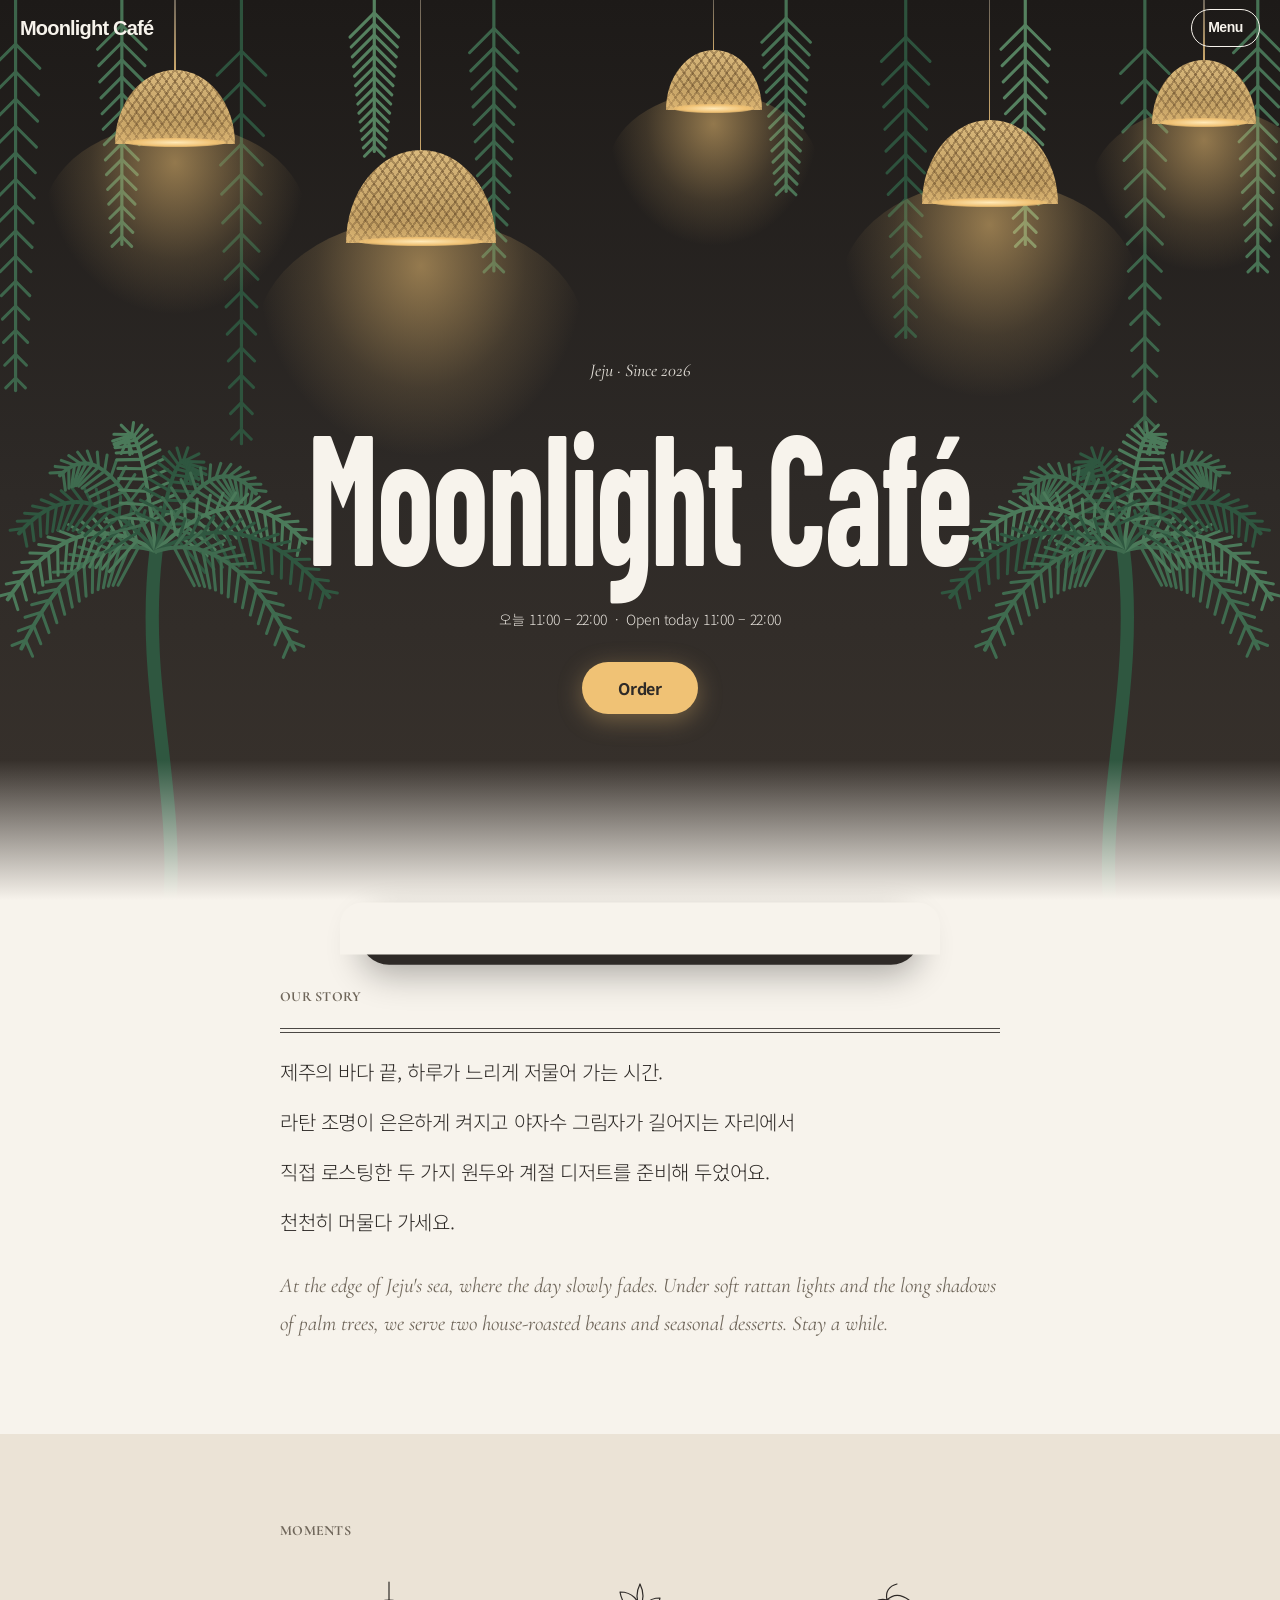
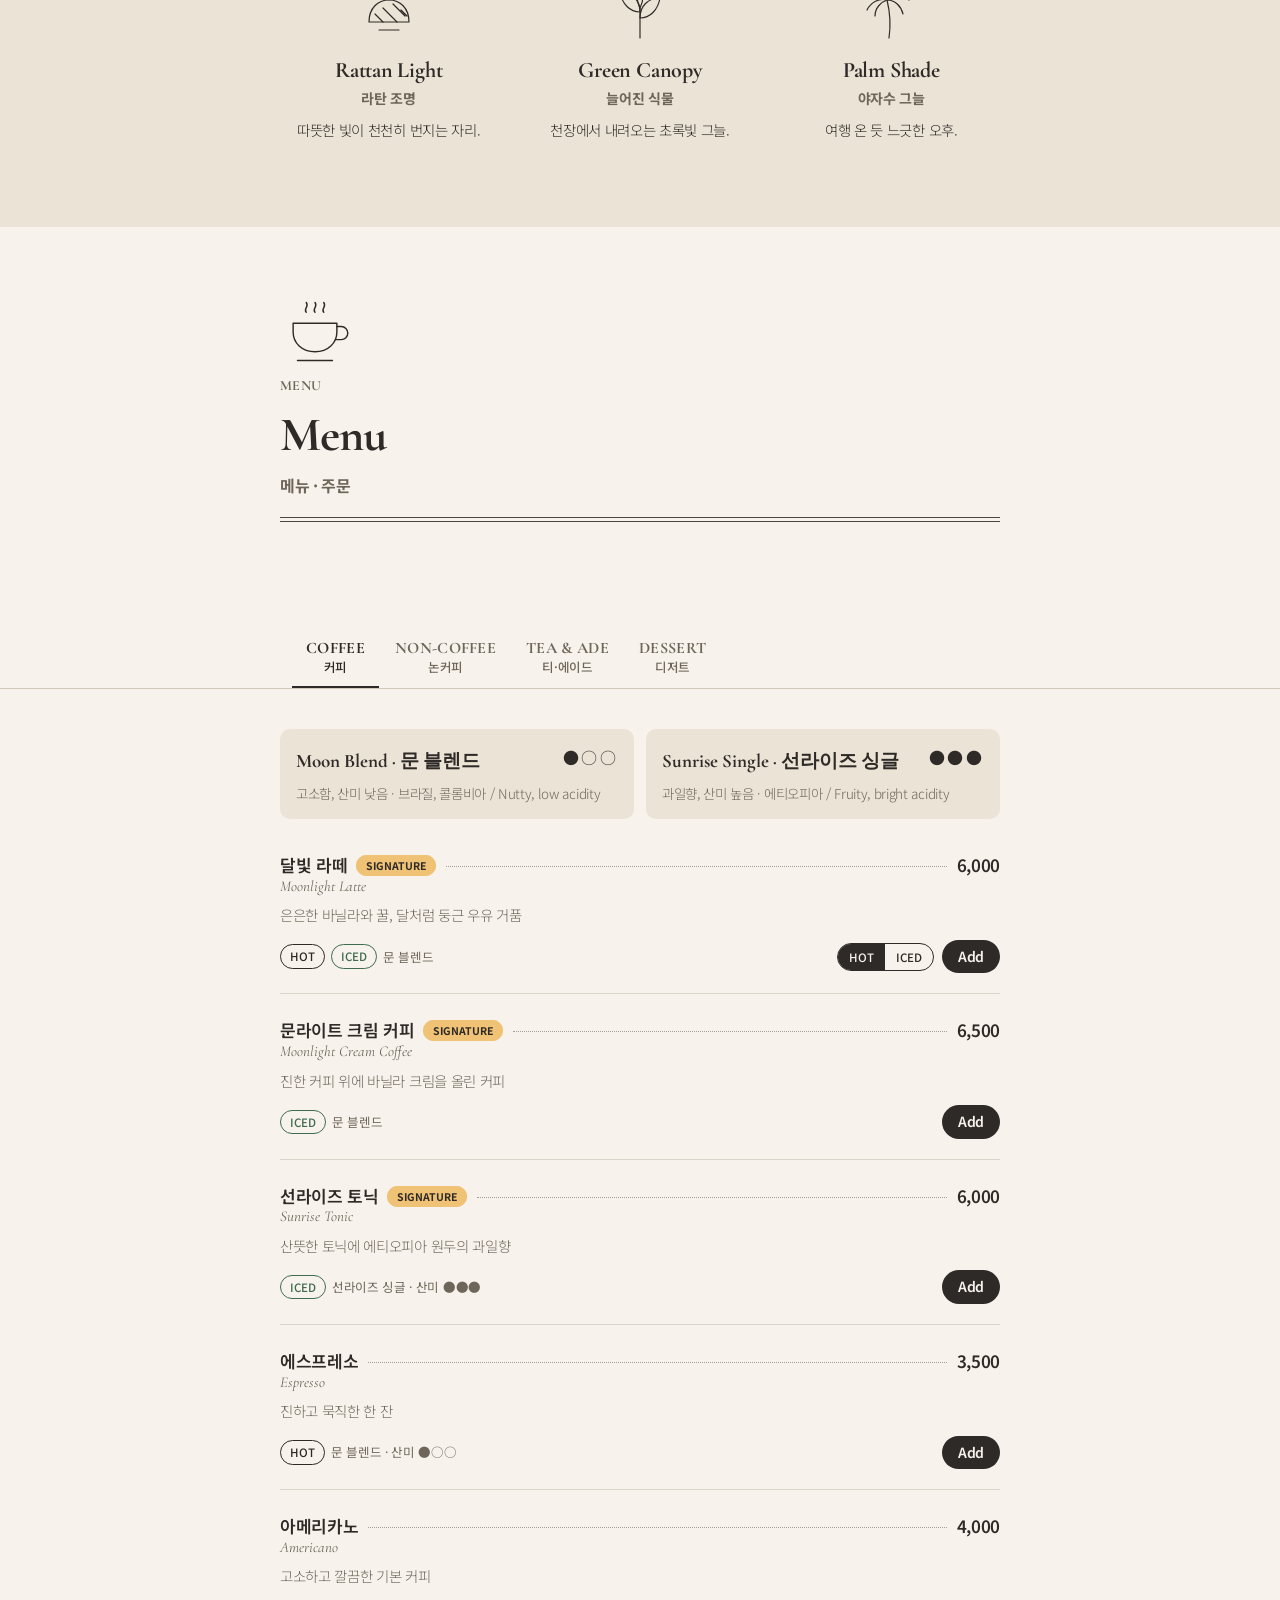
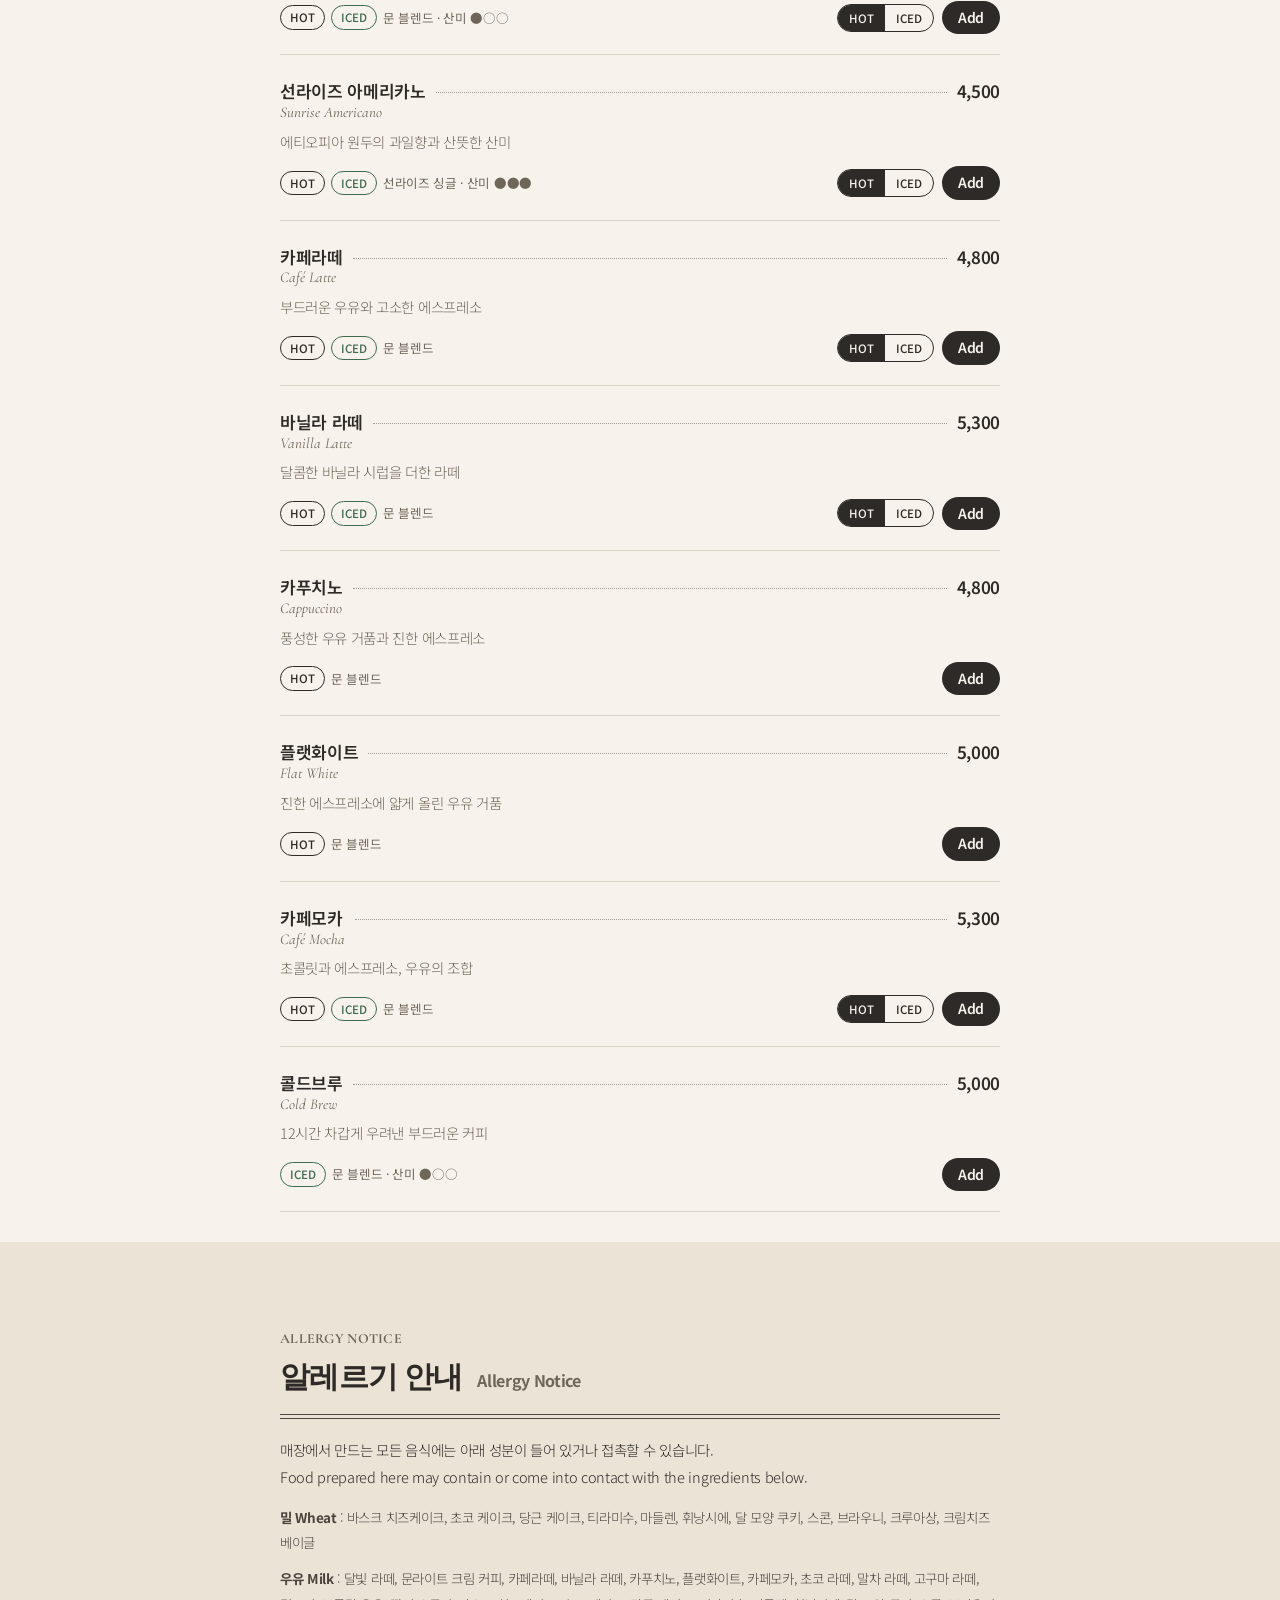
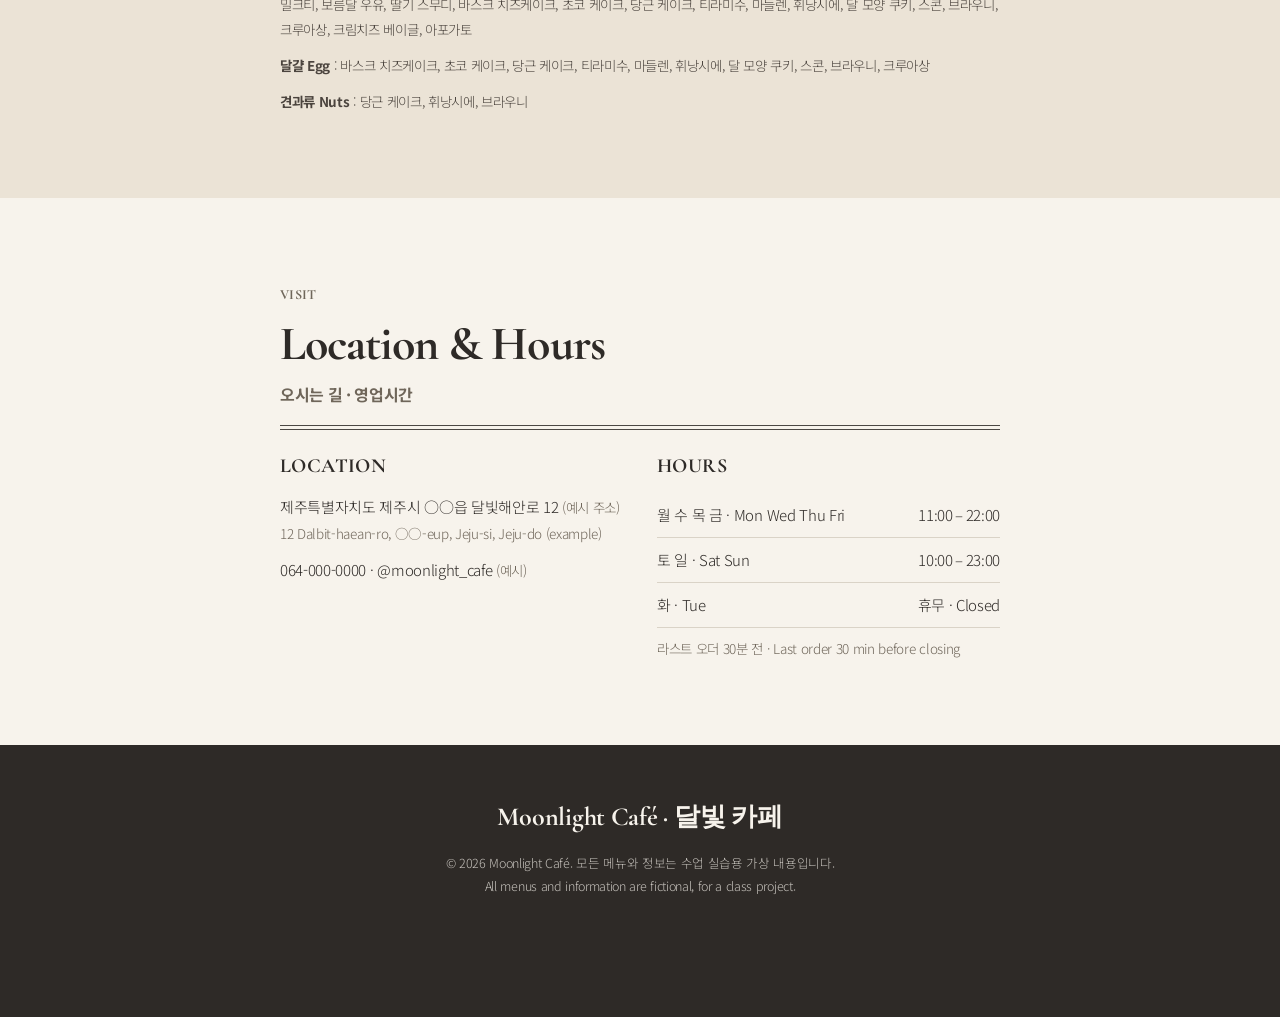
==== commit 4adcf855: "시그니처를 메뉴명 옆 태그로 변경, 히어로 한글 제거·로고 condensed, 버튼 영문 통일 - 시그니처 탭 삭제, 3개 메뉴는 커피 탭에 두고 메뉴명 옆에 SIGNATURE 태" ====
--- a/cafe/index.html
+++ b/cafe/index.html
@@ -6,7 +6,7 @@
 <title>Moonlight Café · 달빛 카페</title>
 <link rel="preconnect" href="https://fonts.googleapis.com">
 <link rel="preconnect" href="https://fonts.gstatic.com" crossorigin>
-<link href="https://fonts.googleapis.com/css2?family=Cormorant+Garamond:ital,wght@0,400;0,500;0,600;0,700;1,400&family=Noto+Sans+KR:wght@300;400;500;600;700&display=swap" rel="stylesheet">
+<link href="https://fonts.googleapis.com/css2?family=Cormorant+Garamond:ital,wght@0,400;0,500;0,600;0,700;1,400&family=Noto+Sans+KR:wght@300;400;500;600;700&family=Barlow+Condensed:wght@600;700&display=swap" rel="stylesheet">
 <link rel="stylesheet" href="style.css">
 </head>
 <body>
@@ -14,7 +14,7 @@
 
 <header class="header" id="header">
   <div class="brand">Moonlight Café</div>
-  <button class="menu-btn" data-go="menu">메뉴 Menu</button>
+  <button class="menu-btn" data-go="menu">Menu</button>
 </header>
 
 <!-- ================= HERO ================= -->
@@ -32,9 +32,8 @@
   <div class="hero-content">
     <div class="eyebrow">Jeju · Since 2026</div>
     <h1>Moonlight Café</h1>
-    <div class="ko-name">달빛 카페</div>
     <div class="hours">오늘 11:00 – 22:00 &nbsp;·&nbsp; Open today 11:00 – 22:00</div>
-    <button class="cta" data-go="menu">주문하기 Order</button>
+    <button class="cta" data-go="menu">Order</button>
   </div>
 </div>
 
@@ -131,7 +130,7 @@
 
 <!-- ================= CART ================= -->
 <div class="cartbar" id="cartbar" role="button" tabindex="0" aria-label="주문 보기">
-  <span><span class="count" id="cartCount">0</span><span class="view">주문 확인 Review</span></span>
+  <span><span class="count" id="cartCount">0</span><span class="view">Review</span></span>
   <span class="total" id="cartTotal">0</span>
 </div>
 <div class="overlay" id="overlay"></div>
--- a/cafe/style.css
+++ b/cafe/style.css
@@ -47,8 +47,7 @@
 
 .hero-content{position:relative;z-index:5}
 .hero .eyebrow{font-family:var(--serif-en);font-style:italic;font-weight:400;font-size:18px;opacity:.9;letter-spacing:0}
-.hero h1{font-family:var(--serif-en);font-weight:700;font-size:clamp(46px,12vw,92px);line-height:1.05;letter-spacing:-.02em;margin:10px 0 6px}
-.hero .ko-name{font-weight:700;font-size:clamp(18px,4.4vw,26px);line-height:1.5;letter-spacing:-.02em}
+.hero h1{font-family:'Barlow Condensed','Arial Narrow','Helvetica Neue',Arial,sans-serif;font-weight:700;font-size:clamp(54px,16vw,128px);line-height:1;letter-spacing:-.01em;margin:.32em 0 .4em;transform:scaleY(1.45);transform-origin:50% 50%}
 .hero .hours{margin-top:30px;font-size:14px;font-weight:300;line-height:1.8;letter-spacing:-.01em;opacity:.92}
 .cta{display:inline-block;margin-top:30px;padding:14px 36px;border-radius:999px;background:var(--amber);color:var(--charcoal);font-weight:700;letter-spacing:-.02em;line-height:1.5;font-size:16px;transition:transform .25s,box-shadow .25s;box-shadow:0 6px 24px rgba(240,194,117,.35)}
 .cta:hover{transform:translateY(-2px);box-shadow:0 10px 30px rgba(240,194,117,.5)}
@@ -110,7 +109,7 @@
 .item .foot{display:flex;align-items:center;justify-content:space-between;gap:10px;margin-top:12px;flex-wrap:wrap}
 .badges{display:flex;gap:6px;align-items:center;flex-wrap:wrap}
 .badge{font-size:11.5px;font-weight:500;letter-spacing:0;padding:2px 9px;border-radius:999px;border:1px solid var(--charcoal);line-height:1.6}
-.badge.sig{background:var(--amber);border-color:var(--amber);font-weight:700}
+.badge.sig{background:var(--amber);border-color:var(--amber);font-weight:700;font-size:10.5px;vertical-align:2px;margin-left:4px;white-space:nowrap}
 .badge.iced{border-color:var(--palm);color:var(--palm)}
 .beaninfo{font-size:12.5px;font-weight:400;line-height:1.6;color:var(--taupe)}
 .actions{display:flex;align-items:center;gap:8px;margin-left:auto}
